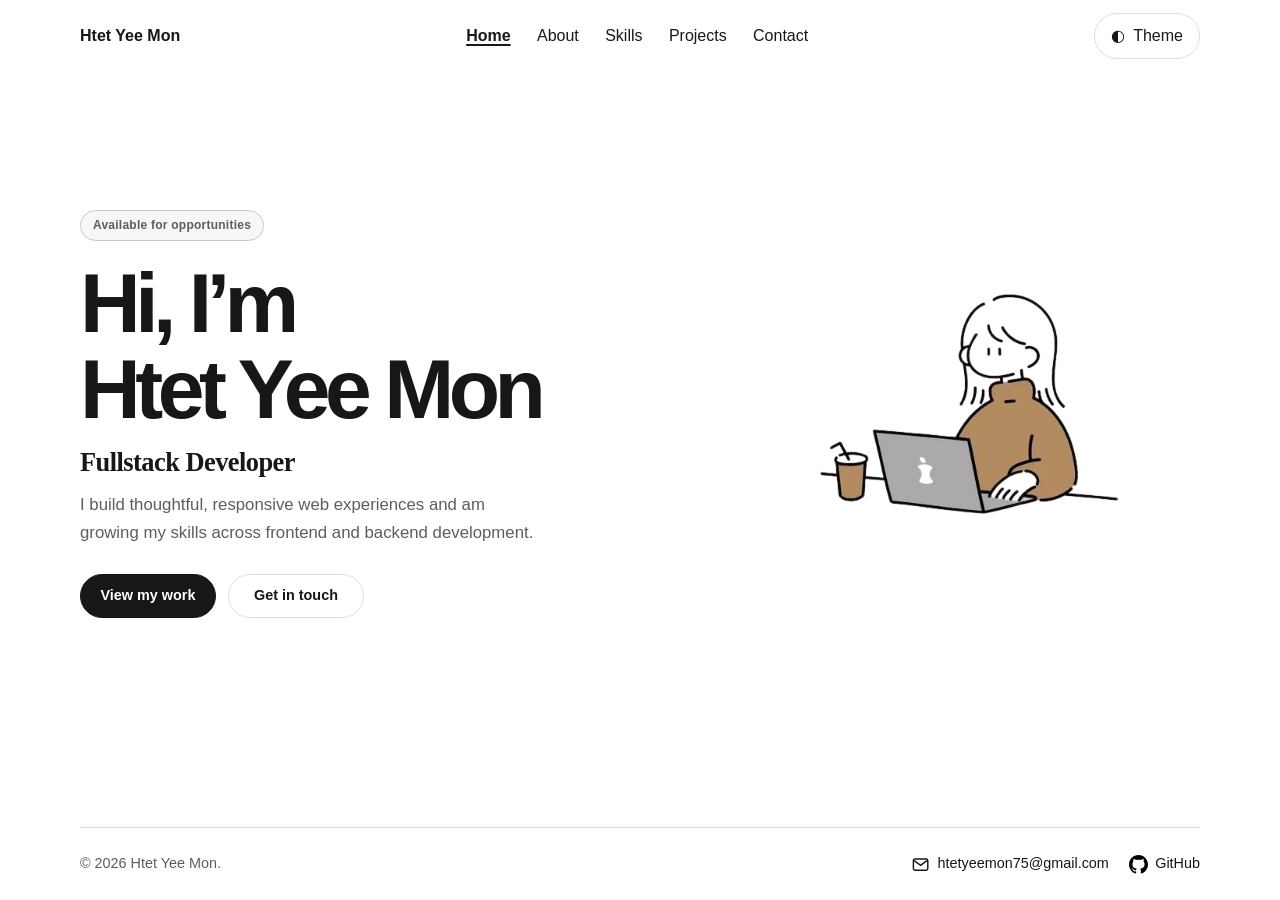
==== html/index.html @ 987abf51 "footer modified" ====
<!doctype html>
<html lang="en">
  <head>
    <meta charset="utf-8">
    <meta name="viewport" content="width=device-width, initial-scale=1">
    <meta name="description" content="The portfolio of Htet Yee Mon, a fullstack developer.">
    <meta name="theme-color" content="#ffffff">
    <title>Home | Htet Yee Mon</title>
    <link rel="stylesheet" href="../css/base.css">
    <link rel="stylesheet" href="../css/home.css">
    <script src="../js/main.js" defer></script>
  </head>
  <body>
    <a class="skip-link" href="#main">Skip to content</a>
    <header class="site-header">
      <a class="site-brand" href="index.html" aria-label="Htet Yee Mon, home">Htet Yee Mon</a>
      <button class="menu-toggle" type="button" aria-label="Open navigation menu" aria-expanded="false" aria-controls="primary-navigation"><span aria-hidden="true">☰</span></button>
      <nav id="primary-navigation" class="primary-navigation" aria-label="Main navigation">
        <ul>
          <li><a href="index.html" aria-current="page">Home</a></li><li><a href="about.html">About</a></li><li><a href="skills.html">Skills</a></li><li><a href="projects.html">Projects</a></li><li><a href="contact.html">Contact</a></li>
        </ul>
      </nav>
      <button class="theme-toggle" type="button" aria-label="Switch to dark theme" aria-pressed="false"><span aria-hidden="true">◐</span><span class="theme-toggle-label">Theme</span></button>
    </header>
    <main id="main">
      <section class="hero section" aria-labelledby="hero-title">
        <div class="hero-content">
          <p class="availability">Available for opportunities</p>
          <h1 id="hero-title">Hi, I’m <span class="hero-name">Htet Yee Mon</span></h1>
          <p class="hero-role">Fullstack Developer</p>
          <p class="hero-intro">I build thoughtful, responsive web experiences and am growing my skills across frontend and backend development.</p>
          <div class="hero-actions"><a class="button button-primary" href="projects.html">View my work</a><a class="button button-secondary" href="contact.html">Get in touch</a></div>
        </div>
        <figure class="hero-visual"><img src="../assets/images/lightmode-avatar.png" alt="Illustration of Htet Yee Mon working at a computer" width="320" height="320"></figure>
      </section>
    </main>
    <footer class="site-footer"><p>© <span id="current-year">2026</span> Htet Yee Mon.</p><div class="footer-contact-links"><a href="mailto:htetyeemon75@gmail.com"><svg aria-hidden="true" viewBox="0 0 24 24" width="20" height="20" fill="none" stroke="currentColor" stroke-width="1.8"><rect x="3" y="5" width="18" height="14" rx="2"/><path d="m4 7 8 6 8-6"/></svg>htetyeemon75@gmail.com</a><a href="https://github.com/htetymon" target="_blank" rel="noopener noreferrer"><img src="../assets/images/github.svg" alt="" width="20" height="20">GitHub</a></div></footer>
  </body>
</html>
---- css/base.css ----
/* Shared reset, design tokens, typography, and responsive page foundations. */
:root {
  color-scheme: light;
  --color-bg: #fff;
  --color-surface: #f7f7f5;
  --color-text: #171717;
  --color-muted: #5d5d5d;
  --color-border: #dededb;
  --color-accent: #171717;
  --color-accent-text: #fff;
  --color-focus: #2962ff;
  --font-body: Arial, Helvetica, sans-serif;
  --font-display: Georgia, 'Times New Roman', serif;
  --content-width: 1120px;
  --page-gutter: clamp(1.25rem, 5vw, 4rem);
  --radius-sm: 0.5rem;
  --radius-pill: 999px;
  --shadow-soft: 0 2px 16px rgb(0 0 0 / 8%);
}

*,
*::before,
*::after {
  box-sizing: border-box;
}

html {
  min-width: 320px;
  scroll-behavior: smooth;
  scroll-padding-top: 5rem;
}

body {
  display: flex;
  flex-direction: column;
  min-height: 100vh;
  margin: 0;
  background: var(--color-bg);
  color: var(--color-text);
  font-family: var(--font-body);
  font-size: 1rem;
  line-height: 1.65;
  text-rendering: optimizeLegibility;
}

img,
svg {
  display: block;
  max-width: 100%;
}

img {
  height: auto;
}

button,
input,
textarea,
select {
  font: inherit;
}

button,
a {
  -webkit-tap-highlight-color: transparent;
}

a {
  color: inherit;
  text-underline-offset: 0.2em;
}

a:hover {
  text-decoration-thickness: 2px;
}

:focus-visible {
  outline: 3px solid var(--color-focus);
  outline-offset: 3px;
}

h1,
h2,
h3,
p,
figure {
  margin-top: 0;
}

h1,
h2,
h3 {
  color: var(--color-text);
  line-height: 1.15;
}

h1,
h2 {
  font-family: var(--font-display);
}

h1 {
  margin-bottom: 1rem;
  font-size: clamp(2.5rem, 7vw, 4.75rem);
  letter-spacing: -0.045em;
}

h2 {
  margin-bottom: 1rem;
  font-size: clamp(2rem, 5vw, 3rem);
  letter-spacing: -0.035em;
}

h3 {
  font-size: 1.25rem;
}

p {
  max-width: 70ch;
  color: var(--color-muted);
}

ul {
  padding-left: 1.25rem;
}

.visually-hidden {
  position: absolute;
  width: 1px;
  height: 1px;
  padding: 0;
  overflow: hidden;
  clip: rect(0, 0, 0, 0);
  white-space: nowrap;
  border: 0;
}

.skip-link {
  position: fixed;
  z-index: 10;
  top: 0.75rem;
  left: 0.75rem;
  padding: 0.65rem 1rem;
  transform: translateY(-160%);
  border-radius: var(--radius-sm);
  background: var(--color-accent);
  color: var(--color-accent-text);
}

.skip-link:focus {
  transform: translateY(0);
}

.site-header,
main,
.site-footer {
  width: min(100% - (2 * var(--page-gutter)), var(--content-width));
  margin-inline: auto;
}

main {
  flex: 1 0 auto;
}

.site-header {
  display: flex;
  min-height: 4.5rem;
  align-items: center;
  justify-content: space-between;
  gap: 1rem;
}

.site-brand {
  flex: 0 0 auto;
  color: var(--color-text);
  font-weight: 700;
  text-decoration: none;
}

.primary-navigation ul,
.social-links {
  display: flex;
  flex-wrap: wrap;
  align-items: center;
  gap: 0.5rem 1.25rem;
  margin: 0;
  padding: 0;
  list-style: none;
}

.primary-navigation a {
  display: inline-block;
  padding: 0.45rem 0.2rem;
  text-decoration: none;
}

.primary-navigation a[aria-current='page'] {
  font-weight: 700;
  text-decoration: underline;
  text-decoration-thickness: 2px;
}

.menu-toggle {
  display: none;
}

.theme-toggle,
.menu-toggle,
.button,
.filter-button {
  min-height: 2.75rem;
  border: 1px solid var(--color-border);
  border-radius: var(--radius-pill);
  background: var(--color-bg);
  color: var(--color-text);
  cursor: pointer;
}

.theme-toggle,
.button,
.filter-button {
  display: inline-flex;
  align-items: center;
  justify-content: center;
  gap: 0.5rem;
  padding: 0.55rem 1rem;
  text-decoration: none;
}

.theme-toggle:hover,
.filter-button:hover,
.button-secondary:hover {
  background: var(--color-surface);
}

.section {
  padding-block: clamp(3.5rem, 9vw, 7rem);
}

.section-heading {
  margin-bottom: 2rem;
}

.eyebrow,
.availability {
  margin-bottom: 0.6rem;
  color: var(--color-muted);
  font-size: 0.875rem;
  font-weight: 700;
  letter-spacing: 0.04em;
  text-transform: uppercase;
}

.hero {
  display: grid;
  min-height: min(72vh, 720px);
  grid-template-columns: minmax(0, 1.1fr) minmax(220px, 0.9fr);
  align-items: center;
  gap: clamp(2rem, 7vw, 6rem);
}

.hero-role {
  margin-bottom: 1rem;
  color: var(--color-text);
  font-family: var(--font-display);
  font-size: clamp(1.5rem, 3vw, 2rem);
  font-weight: 700;
}

.hero-intro {
  max-width: 52ch;
}

.hero-actions {
  display: flex;
  flex-wrap: wrap;
  gap: 0.75rem;
  margin-top: 1.5rem;
}

.button-primary {
  border-color: var(--color-accent);
  background: var(--color-accent);
  color: var(--color-accent-text);
}

.button-primary:hover {
  opacity: 0.82;
}

.hero-visual {
  display: grid;
  min-height: 240px;
  place-items: center;
}

.hero-visual img {
  width: min(100%, 360px);
  aspect-ratio: 1;
  border-radius: 1.25rem;
  object-fit: cover;
}

.about-content {
  max-width: 72ch;
}

.skills-list {
  display: grid;
  grid-template-columns: repeat(auto-fit, minmax(min(100%, 190px), 1fr));
  gap: 0.75rem;
  margin: 0;
  padding: 0;
  list-style: none;
}

.skills-list li,
.project-card,
.contact-links {
  padding: 1.25rem;
  border: 1px solid var(--color-border);
  border-radius: var(--radius-sm);
  background: var(--color-surface);
}

.skills-list li {
  display: flex;
  align-items: center;
  justify-content: space-between;
  gap: 1rem;
}

.skill-level {
  color: var(--color-muted);
  font-size: 0.875rem;
}

.project-filters {
  display: flex;
  flex-wrap: wrap;
  gap: 0.5rem;
  margin-bottom: 1rem;
}

.filter-button[aria-pressed='true'] {
  border-color: var(--color-accent);
  background: var(--color-accent);
  color: var(--color-accent-text);
}

.project-grid {
  display: grid;
  grid-template-columns: repeat(auto-fit, minmax(min(100%, 250px), 1fr));
  gap: 1rem;
}

.contact-layout {
  display: grid;
  grid-template-columns: minmax(0, 1.4fr) minmax(220px, 0.8fr);
  align-items: start;
  gap: clamp(2rem, 6vw, 5rem);
}

.form-field {
  margin-bottom: 1.25rem;
}

.form-field label {
  display: block;
  margin-bottom: 0.4rem;
  color: var(--color-text);
  font-weight: 700;
}

.form-field input,
.form-field textarea {
  display: block;
  width: 100%;
  min-height: 2.8rem;
  padding: 0.7rem 0.8rem;
  border: 1px solid var(--color-border);
  border-radius: var(--radius-sm);
  background: var(--color-bg);
  color: var(--color-text);
}

.form-field textarea {
  resize: vertical;
}

.field-error {
  margin: 0.35rem 0 0;
  color: #b42318;
  font-size: 0.9rem;
}

.field-hint {
  margin: 0.35rem 0 0;
  font-size: 0.9rem;
}

.social-links {
  margin-top: 1rem;
}

.site-footer {
  display: flex;
  flex-wrap: wrap;
  align-items: center;
  justify-content: space-between;
  gap: 0.5rem 1rem;
  padding-block: 1.5rem;
  border-top: 1px solid var(--color-border);
  margin-top: auto;
}

.site-footer p {
  margin: 0;
  font-size: 0.9rem;
}

.footer-contact-links {
  display: flex;
  flex-wrap: wrap;
  align-items: center;
  gap: 0.75rem 1.25rem;
}

.footer-contact-links a {
  display: inline-flex;
  align-items: center;
  gap: 0.45rem;
  color: var(--color-text);
  font-size: 0.9rem;
  text-decoration: none;
}

.footer-contact-links a:hover {
  text-decoration: underline;
  text-underline-offset: 0.2em;
}

.footer-contact-links img,
.footer-contact-links svg {
  width: 1.2rem;
  height: 1.2rem;
  flex: 0 0 auto;
}

@media (max-width: 760px) {
  .site-header {
    position: relative;
    flex-wrap: wrap;
    padding-block: 0.75rem;
  }

  .menu-toggle {
    display: inline-grid;
    width: 2.75rem;
    place-items: center;
    order: 2;
    padding: 0;
  }

  .theme-toggle {
    order: 3;
  }

  .primary-navigation {
    flex-basis: 100%;
    order: 4;
  }

  .primary-navigation ul {
    align-items: stretch;
    flex-direction: column;
    gap: 0.15rem;
    padding: 0.5rem 0;
  }

  .hero {
    min-height: auto;
    grid-template-columns: 1fr;
  }

  .hero-visual {
    grid-row: 1;
  }

  .hero-visual img {
    width: min(70vw, 300px);
  }

  .contact-layout {
    grid-template-columns: 1fr;
  }
}

@media (prefers-reduced-motion: reduce) {
  *,
  *::before,
  *::after {
    scroll-behavior: auto !important;
    animation-duration: 0.01ms !important;
    animation-iteration-count: 1 !important;
    transition-duration: 0.01ms !important;
  }
}
---- css/home.css ----
/* Home page presentation */
.hero {
  position: relative;
  min-height: min(76vh, 760px);
  padding-block: clamp(3.5rem, 9vw, 7rem);
}

.hero-content {
  position: relative;
  z-index: 1;
  max-width: 650px;
}

.hero .availability {
  display: inline-flex;
  align-items: center;
  gap: 0.5rem;
  margin-bottom: 1.25rem;
  padding: 0.3rem 0.75rem;
  border: 1px solid #c9c9c5;
  border-radius: var(--radius-pill);
  background: var(--color-surface);
  font-size: 0.75rem;
  letter-spacing: 0.02em;
  text-transform: none;
}

.hero h1 {
  max-width: none;
  margin-bottom: 0.75rem;
  font-family: var(--font-body);
  font-size: clamp(3rem, 7.5vw, 5.25rem);
  font-weight: 600;
  letter-spacing: -0.065em;
  line-height: 1.02;
}

.hero-name {
  white-space: nowrap;
}

.hero-role {
  margin-bottom: 0.75rem;
  font-family: var(--font-display);
  color: var(--color-text);
  font-size: clamp(1.35rem, 2.4vw, 1.65rem);
  font-weight: 700;
  letter-spacing: -0.02em;
  line-height: 1.3;
}

.hero-intro {
  max-width: 50ch;
  font-size: 1.05rem;
}

.hero-actions {
  margin-top: 1.75rem;
}


.hero-actions .button {
  min-width: 8.5rem;
  font-size: 0.9rem;
  font-weight: 700;
}

.hero-visual {
  position: relative;
  z-index: 0;
  margin: 0;
}

.hero-visual img {
  width: min(100%, 390px);
  border-radius: 0;
  object-fit: contain;
}

@media (max-width: 900px) {
  .hero {
    min-height: auto;
    gap: 1.5rem;
    padding-top: 2rem;
  }

  .hero-visual {
    grid-row: auto;
  }

  .hero-visual img {
    width: min(72vw, 300px);
  }
}

@media (max-width: 400px) {
  .hero h1 {
    font-size: clamp(2.25rem, 10vw, 3rem);
  }
}
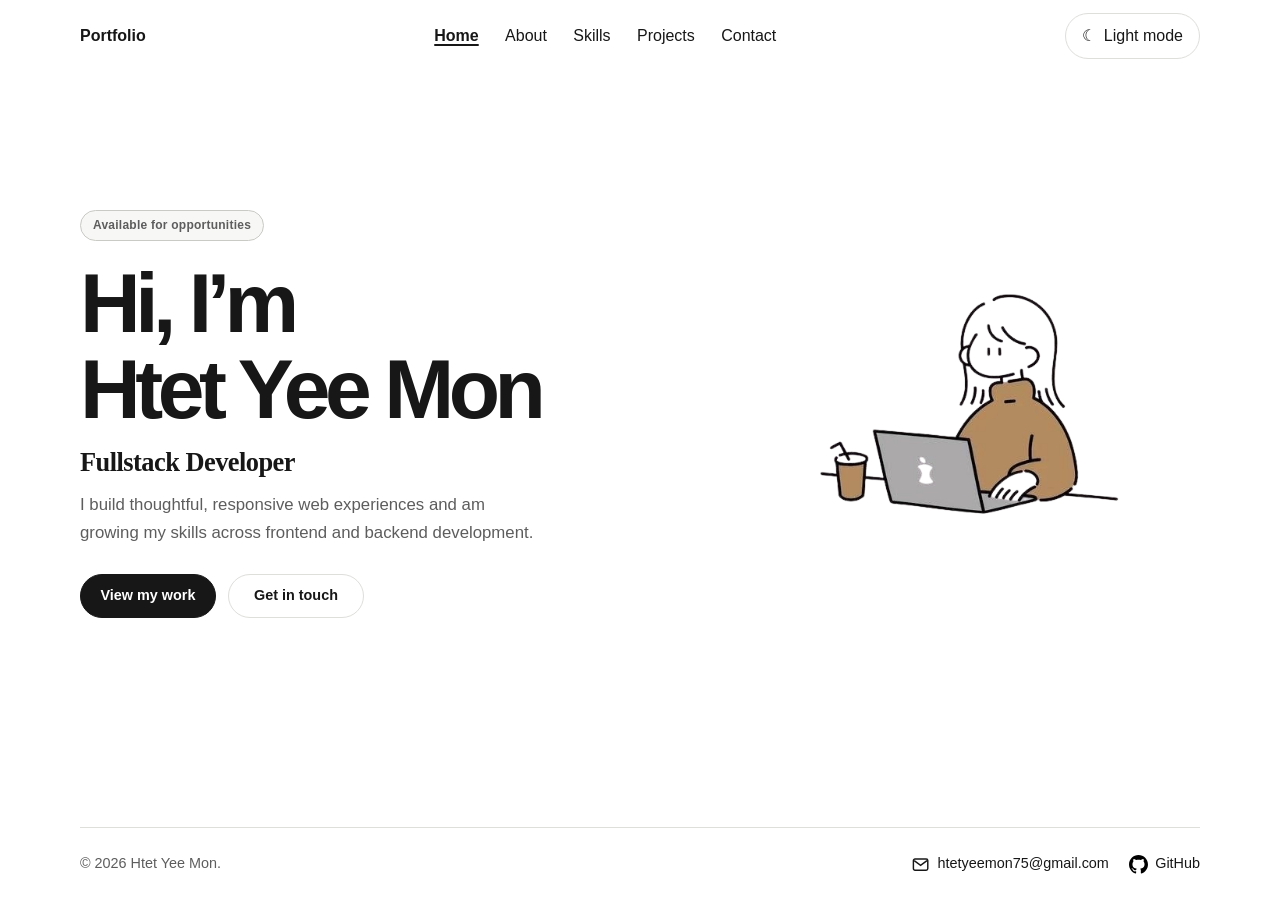
==== commit cf93eb4e: "mobile friendly adjustments" ====
--- a/html/index.html
+++ b/html/index.html
@@ -13,7 +13,7 @@
   <body>
     <a class="skip-link" href="#main">Skip to content</a>
     <header class="site-header">
-      <a class="site-brand" href="index.html" aria-label="Htet Yee Mon, home">Htet Yee Mon</a>
+      <a class="site-brand" href="index.html" aria-label="Portfolio home">Portfolio</a>
       <button class="menu-toggle" type="button" aria-label="Open navigation menu" aria-expanded="false" aria-controls="primary-navigation"><span aria-hidden="true">☰</span></button>
       <nav id="primary-navigation" class="primary-navigation" aria-label="Main navigation">
         <ul>
--- a/css/base.css
+++ b/css/base.css
@@ -18,6 +18,33 @@
   --shadow-soft: 0 2px 16px rgb(0 0 0 / 8%);
 }
 
+html[data-theme='dark'] {
+  color-scheme: dark;
+  --color-bg: #151515;
+  --color-surface: #202020;
+  --color-text: #f2f2ef;
+  --color-muted: #b8b8b3;
+  --color-border: #41413d;
+  --color-accent: #f2f2ef;
+  --color-accent-text: #171717;
+  --color-focus: #8ab4f8;
+  --shadow-soft: 0 2px 16px rgb(0 0 0 / 28%);
+}
+
+html[data-theme='light'] {
+  color-scheme: light;
+}
+
+body,
+.theme-toggle,
+.menu-toggle,
+.button,
+.filter-button,
+.form-field input,
+.form-field textarea {
+  transition: background-color 180ms ease, color 180ms ease, border-color 180ms ease;
+}
+
 *,
 *::before,
 *::after {
@@ -447,6 +474,55 @@
   flex: 0 0 auto;
 }
 
+html[data-theme='dark'] .projects-page .project-card {
+  border-color: var(--color-border);
+  background: var(--color-surface);
+}
+
+html[data-theme='dark'] .projects-page .project-card:nth-child(2),
+html[data-theme='dark'] .projects-page .project-card:nth-child(3),
+html[data-theme='dark'] .projects-page .project-card:nth-child(4) {
+  background: var(--color-surface);
+}
+
+html[data-theme='dark'] .projects-page .project-card-content {
+  border-color: var(--color-border);
+  background: #292929;
+}
+
+html[data-theme='dark'] .projects-page .project-category,
+html[data-theme='dark'] .projects-page .project-card h2,
+html[data-theme='dark'] .projects-page .project-card-content > p:not(.project-technologies),
+html[data-theme='dark'] .projects-page .project-card .project-technologies,
+html[data-theme='dark'] .projects-page .project-technologies strong {
+  color: var(--color-text);
+}
+
+html[data-theme='dark'] .projects-page .project-card .project-technologies,
+html[data-theme='dark'] .projects-page .project-category {
+  border-color: var(--color-border);
+}
+
+html[data-theme='dark'] .projects-page .project-card a {
+  color: #a9ceff;
+}
+
+html[data-theme='dark'] .skills-list .skill-card {
+  border-color: var(--color-border);
+  background: var(--color-surface);
+}
+
+html[data-theme='dark'] .contact-page .form-field input,
+html[data-theme='dark'] .contact-page .form-field textarea {
+  border-color: var(--color-border);
+}
+
+html[data-theme='dark'] .contact-page form > .button {
+  border-color: var(--color-accent);
+  background: var(--color-accent);
+  color: var(--color-accent-text);
+}
+
 @media (max-width: 760px) {
   .site-header {
     position: relative;
@@ -458,17 +534,26 @@
     display: inline-grid;
     width: 2.75rem;
     place-items: center;
+    order: 1;
+    padding: 0;
+  }
+
+  .site-brand {
+    display: none;
+  }
+
+  .theme-toggle {
     order: 2;
-    padding: 0;
-  }
-
-  .theme-toggle {
+  }
+
+  .site-header .primary-navigation {
+    display: none;
+    flex-basis: 100%;
     order: 3;
   }
 
-  .primary-navigation {
-    flex-basis: 100%;
-    order: 4;
+  .site-header .primary-navigation[data-open='true'] {
+    display: block;
   }
 
   .primary-navigation ul {
--- a/css/home.css
+++ b/css/home.css
@@ -93,6 +93,16 @@
   }
 }
 
+@media (max-width: 760px) {
+  .hero-visual {
+    grid-row: 1;
+  }
+
+  .hero-content {
+    grid-row: 2;
+  }
+}
+
 @media (max-width: 400px) {
   .hero h1 {
     font-size: clamp(2.25rem, 10vw, 3rem);
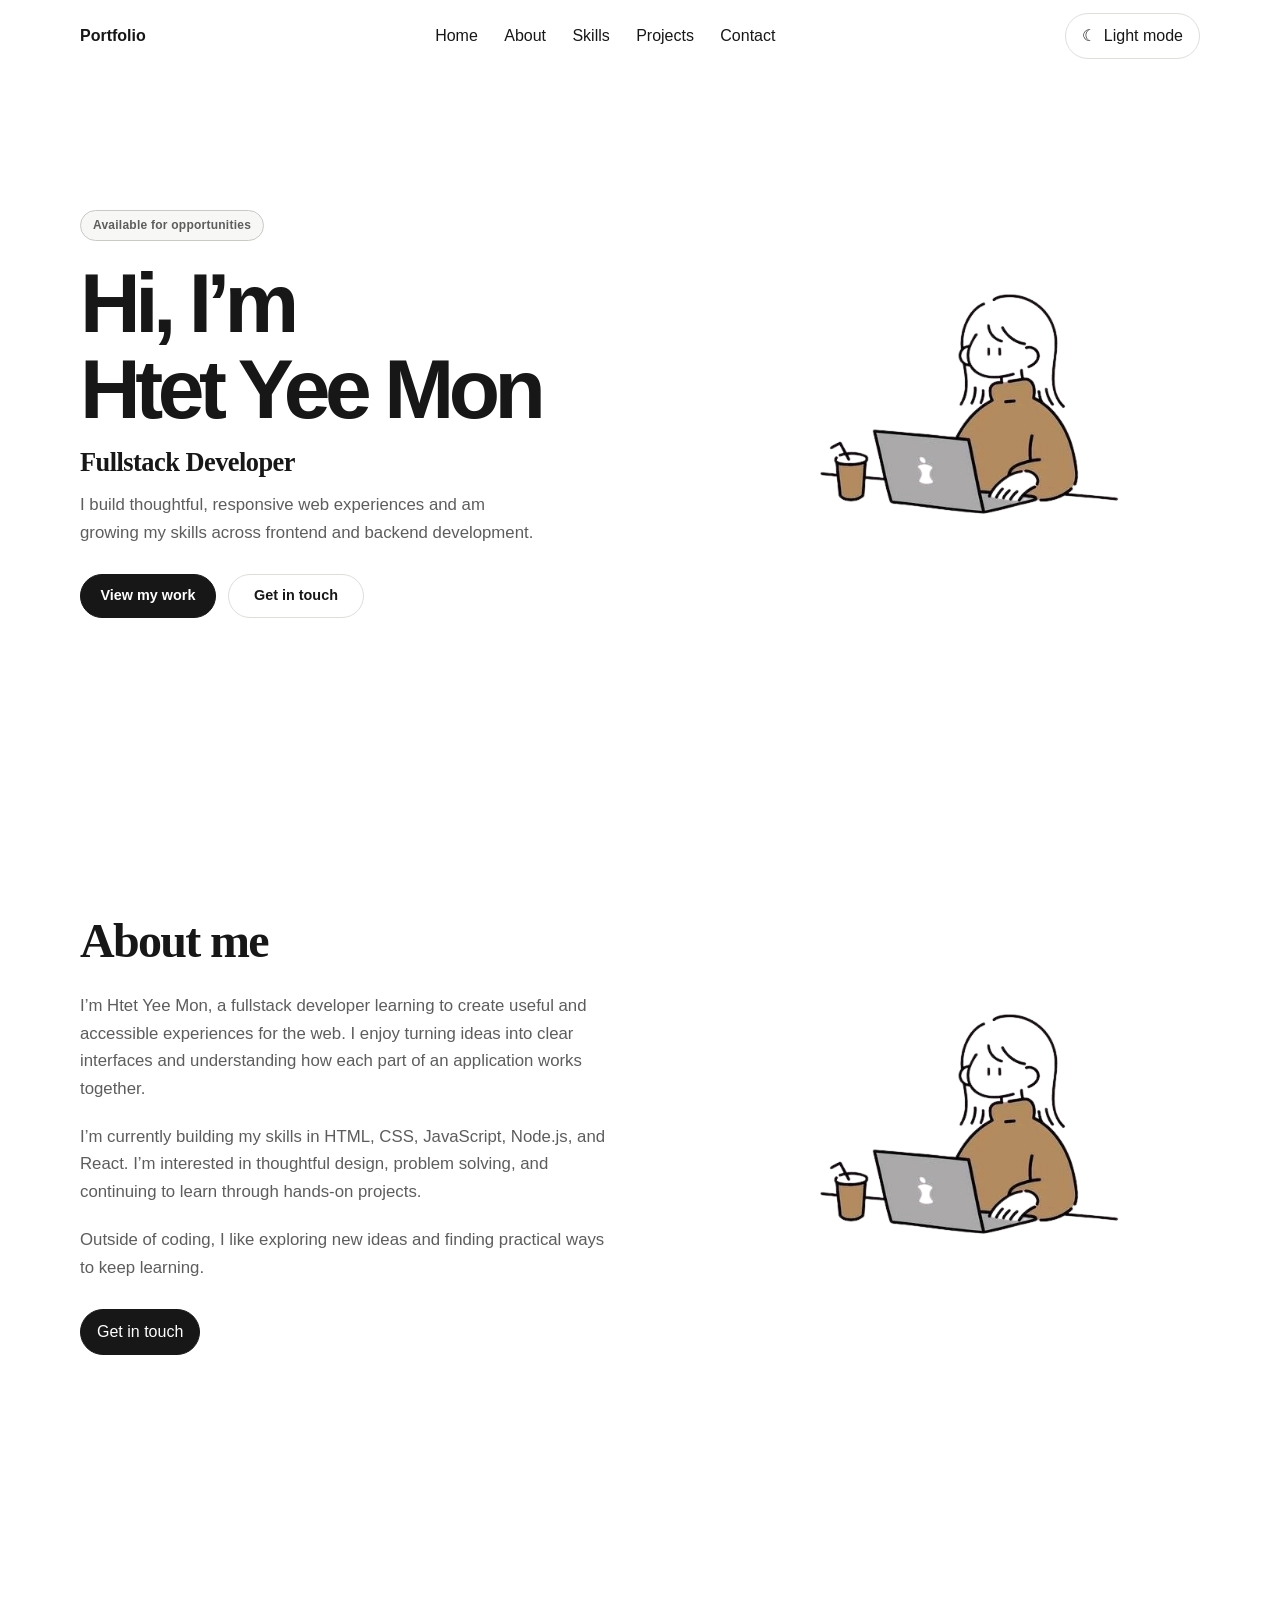
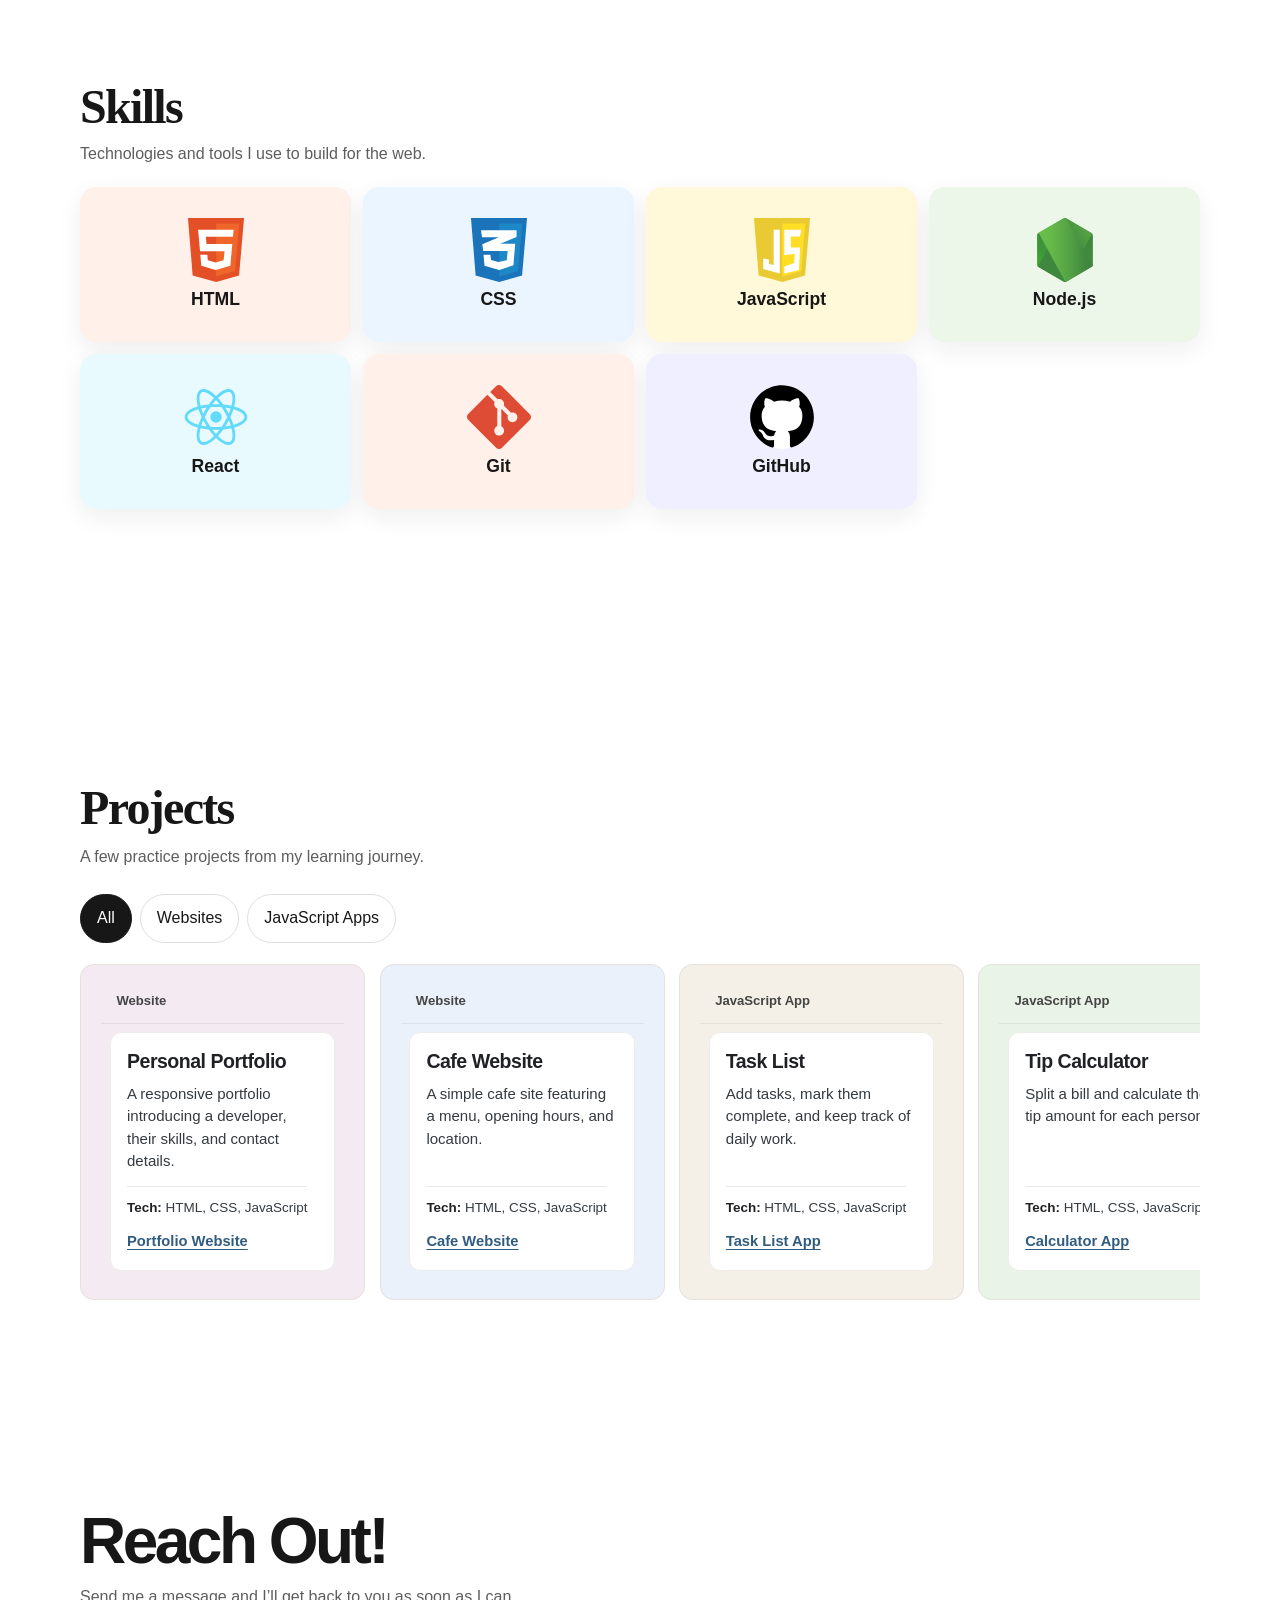
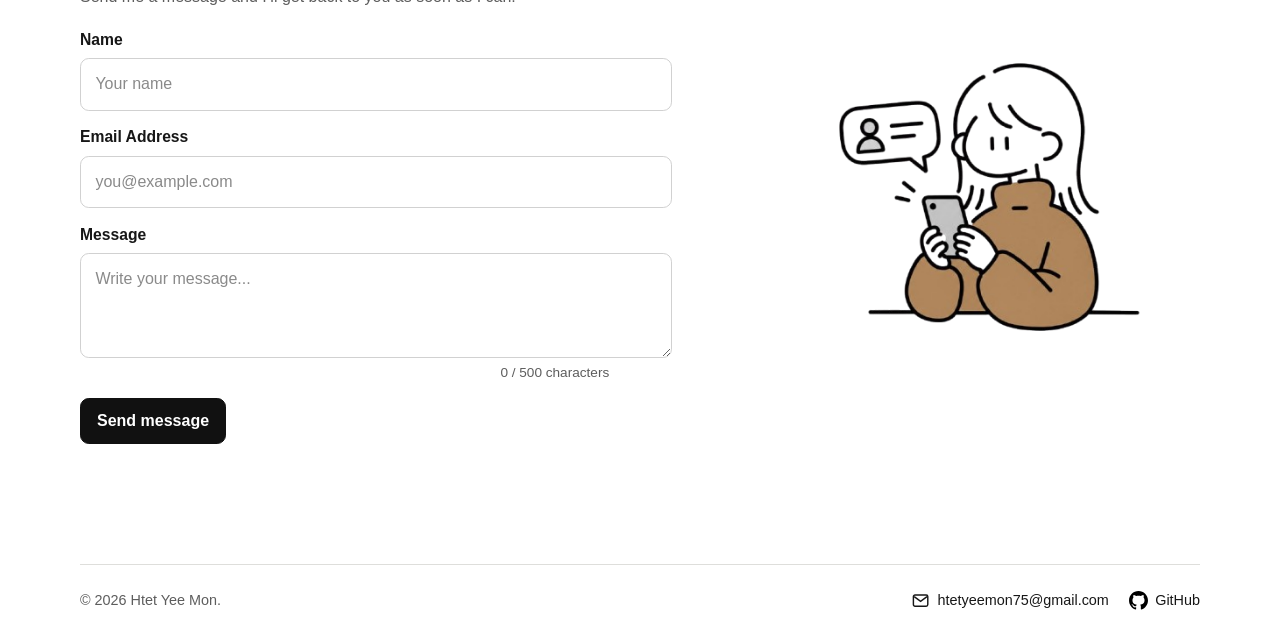
==== commit 40059ee7: "back to single page html" ====
--- a/html/index.html
+++ b/html/index.html
@@ -5,35 +5,115 @@
     <meta name="viewport" content="width=device-width, initial-scale=1">
     <meta name="description" content="The portfolio of Htet Yee Mon, a fullstack developer.">
     <meta name="theme-color" content="#ffffff">
-    <title>Home | Htet Yee Mon</title>
+    <title>Portfolio | Htet Yee Mon</title>
     <link rel="stylesheet" href="../css/base.css">
     <link rel="stylesheet" href="../css/home.css">
+    <link rel="stylesheet" href="../css/about.css">
+    <link rel="stylesheet" href="../css/skills.css">
+    <link rel="stylesheet" href="../css/projects.css">
+    <link rel="stylesheet" href="../css/contact.css">
     <script src="../js/main.js" defer></script>
   </head>
   <body>
     <a class="skip-link" href="#main">Skip to content</a>
     <header class="site-header">
-      <a class="site-brand" href="index.html" aria-label="Portfolio home">Portfolio</a>
+      <a class="site-brand" href="#home" aria-label="Portfolio home">Portfolio</a>
       <button class="menu-toggle" type="button" aria-label="Open navigation menu" aria-expanded="false" aria-controls="primary-navigation"><span aria-hidden="true">☰</span></button>
       <nav id="primary-navigation" class="primary-navigation" aria-label="Main navigation">
         <ul>
-          <li><a href="index.html" aria-current="page">Home</a></li><li><a href="about.html">About</a></li><li><a href="skills.html">Skills</a></li><li><a href="projects.html">Projects</a></li><li><a href="contact.html">Contact</a></li>
+          <li><a href="#home" aria-current="location">Home</a></li>
+          <li><a href="#about">About</a></li>
+          <li><a href="#skills">Skills</a></li>
+          <li><a href="#projects">Projects</a></li>
+          <li><a href="#contact">Contact</a></li>
         </ul>
       </nav>
       <button class="theme-toggle" type="button" aria-label="Switch to dark theme" aria-pressed="false"><span aria-hidden="true">◐</span><span class="theme-toggle-label">Theme</span></button>
     </header>
+
     <main id="main">
-      <section class="hero section" aria-labelledby="hero-title">
+      <section id="home" class="hero section" aria-labelledby="hero-title">
         <div class="hero-content">
           <p class="availability">Available for opportunities</p>
           <h1 id="hero-title">Hi, I’m <span class="hero-name">Htet Yee Mon</span></h1>
           <p class="hero-role">Fullstack Developer</p>
           <p class="hero-intro">I build thoughtful, responsive web experiences and am growing my skills across frontend and backend development.</p>
-          <div class="hero-actions"><a class="button button-primary" href="projects.html">View my work</a><a class="button button-secondary" href="contact.html">Get in touch</a></div>
+          <div class="hero-actions"><a class="button button-primary" href="#projects">View my work</a><a class="button button-secondary" href="#contact">Get in touch</a></div>
         </div>
         <figure class="hero-visual"><img src="../assets/images/lightmode-avatar.png" alt="Illustration of Htet Yee Mon working at a computer" width="320" height="320"></figure>
       </section>
+
+      <section id="about" class="about section about-page" aria-labelledby="about-title">
+        <div class="about-copy">
+          <h2 id="about-title">About me</h2>
+          <div class="about-content">
+            <p>I’m Htet Yee Mon, a fullstack developer learning to create useful and accessible experiences for the web. I enjoy turning ideas into clear interfaces and understanding how each part of an application works together.</p>
+            <p>I’m currently building my skills in HTML, CSS, JavaScript, Node.js, and React. I’m interested in thoughtful design, problem solving, and continuing to learn through hands-on projects.</p>
+            <p>Outside of coding, I like exploring new ideas and finding practical ways to keep learning.</p>
+            <a class="button button-primary" href="#contact">Get in touch</a>
+          </div>
+        </div>
+        <figure class="about-visual"><img src="../assets/images/lightmode-avatar.png" alt="Illustration of Htet Yee Mon working at a computer" width="320" height="320"></figure>
+      </section>
+
+      <section id="skills" class="skills section skills-page" aria-labelledby="skills-title">
+        <div class="section-heading">
+          <h2 id="skills-title">Skills</h2>
+          <p>Technologies and tools I use to build for the web.</p>
+        </div>
+        <ul class="skills-list" aria-label="Technologies and tools">
+          <li class="skill-card"><img src="../assets/images/html.svg" alt="" width="80" height="80"><span class="skill-name">HTML</span></li>
+          <li class="skill-card"><img src="../assets/images/css.svg" alt="" width="80" height="80"><span class="skill-name">CSS</span></li>
+          <li class="skill-card"><img src="../assets/images/js.svg" alt="" width="80" height="80"><span class="skill-name">JavaScript</span></li>
+          <li class="skill-card"><img src="../assets/images/nodejs.svg" alt="" width="80" height="80"><span class="skill-name">Node.js</span></li>
+          <li class="skill-card"><img src="../assets/images/react.svg" alt="" width="80" height="80"><span class="skill-name">React</span></li>
+          <li class="skill-card"><img src="../assets/images/git.svg" alt="" width="80" height="80"><span class="skill-name">Git</span></li>
+          <li class="skill-card"><img src="../assets/images/github.svg" alt="" width="80" height="80"><span class="skill-name">GitHub</span></li>
+        </ul>
+      </section>
+
+      <section id="projects" class="projects section projects-page" aria-labelledby="projects-title">
+        <div class="section-heading">
+          <h2 id="projects-title">Projects</h2>
+          <p>A few practice projects from my learning journey.</p>
+        </div>
+        <div class="project-filters" role="group" aria-label="Filter projects by category">
+          <button type="button" class="filter-button" data-filter="all" aria-pressed="true">All</button>
+          <button type="button" class="filter-button" data-filter="websites" aria-pressed="false">Websites</button>
+          <button type="button" class="filter-button" data-filter="javascript-apps" aria-pressed="false">JavaScript Apps</button>
+        </div>
+        <p id="project-filter-status" class="visually-hidden" aria-live="polite"></p>
+        <div class="project-carousel">
+          <div id="project-list" class="project-grid" role="region" aria-roledescription="carousel" aria-label="Projects" tabindex="0">
+            <article class="project-card" data-category="websites"><p class="project-category">Website</p><div class="project-card-content"><h3>Personal Portfolio</h3><p>A responsive portfolio introducing a developer, their skills, and contact details.</p><p class="project-technologies"><strong>Tech:</strong> HTML, CSS, JavaScript</p><a href="https://example.com/" target="_blank" rel="noopener noreferrer">Portfolio Website</a></div></article>
+            <article class="project-card" data-category="websites"><p class="project-category">Website</p><div class="project-card-content"><h3>Cafe Website</h3><p>A simple cafe site featuring a menu, opening hours, and location.</p><p class="project-technologies"><strong>Tech:</strong> HTML, CSS, JavaScript</p><a href="https://example.com/" target="_blank" rel="noopener noreferrer">Cafe Website</a></div></article>
+            <article class="project-card" data-category="javascript-apps"><p class="project-category">JavaScript App</p><div class="project-card-content"><h3>Task List</h3><p>Add tasks, mark them complete, and keep track of daily work.</p><p class="project-technologies"><strong>Tech:</strong> HTML, CSS, JavaScript</p><a href="https://example.com/" target="_blank" rel="noopener noreferrer">Task List App</a></div></article>
+            <article class="project-card" data-category="javascript-apps"><p class="project-category">JavaScript App</p><div class="project-card-content"><h3>Tip Calculator</h3><p>Split a bill and calculate the tip amount for each person.</p><p class="project-technologies"><strong>Tech:</strong> HTML, CSS, JavaScript</p><a href="https://example.com/" target="_blank" rel="noopener noreferrer">Calculator App</a></div></article>
+          </div>
+        </div>
+      </section>
+
+      <section id="contact" class="contact section contact-page" aria-labelledby="contact-title">
+        <div class="contact-layout">
+          <div class="contact-content">
+            <div class="section-heading">
+              <h2 id="contact-title">Reach Out!</h2>
+              <p>Send me a message and I’ll get back to you as soon as I can.</p>
+            </div>
+            <form id="contact-form" novalidate>
+              <div class="form-field"><label for="contact-name">Name</label><input id="contact-name" name="name" type="text" autocomplete="name" placeholder="Your name" required minlength="2" aria-describedby="name-error"><p class="field-error" id="name-error"></p></div>
+              <div class="form-field"><label for="contact-email">Email Address</label><input id="contact-email" name="email" type="email" autocomplete="email" placeholder="you@example.com" required aria-describedby="email-error"><p class="field-error" id="email-error"></p></div>
+              <div class="form-field"><label for="contact-message">Message</label><textarea id="contact-message" name="message" rows="3" placeholder="Write your message..." required minlength="20" maxlength="500" aria-describedby="message-error message-count"></textarea><p class="field-hint" id="message-count" aria-live="polite" aria-atomic="true">0 / 500 characters</p><p class="field-error" id="message-error"></p></div>
+              <button class="button button-primary" type="submit">Send message</button>
+              <p id="form-status" class="form-status" role="status" aria-live="polite"></p>
+            </form>
+          </div>
+          <figure class="contact-art"><img src="../assets/images/lightmode-contact.png" alt="Illustration of a person holding a phone" width="480" height="480"></figure>
+        </div>
+      </section>
     </main>
+
+    <dialog id="message-confirmation" class="message-dialog" aria-labelledby="message-dialog-title" aria-describedby="message-dialog-text"><h2 id="message-dialog-title">Message not sent</h2><p id="message-dialog-text">Demo only. Your message has not been sent.</p><form method="dialog"><button class="button button-primary" type="submit">Close</button></form></dialog>
     <footer class="site-footer"><p>© <span id="current-year">2026</span> Htet Yee Mon.</p><div class="footer-contact-links"><a href="mailto:htetyeemon75@gmail.com"><svg aria-hidden="true" viewBox="0 0 24 24" width="20" height="20" fill="none" stroke="currentColor" stroke-width="1.8"><rect x="3" y="5" width="18" height="14" rx="2"/><path d="m4 7 8 6 8-6"/></svg>htetyeemon75@gmail.com</a><a href="https://github.com/htetymon" target="_blank" rel="noopener noreferrer"><img src="../assets/images/github.svg" alt="" width="20" height="20">GitHub</a></div></footer>
   </body>
 </html>
--- a/css/base.css
+++ b/css/base.css
@@ -491,7 +491,7 @@
 }
 
 html[data-theme='dark'] .projects-page .project-category,
-html[data-theme='dark'] .projects-page .project-card h2,
+html[data-theme='dark'] .projects-page .project-card h3,
 html[data-theme='dark'] .projects-page .project-card-content > p:not(.project-technologies),
 html[data-theme='dark'] .projects-page .project-card .project-technologies,
 html[data-theme='dark'] .projects-page .project-technologies strong {
--- a/css/about.css
+++ b/css/about.css
@@ -0,0 +1,56 @@
+/* About page layout and avatar presentation */
+.about-page {
+  min-height: calc(100svh - 9rem);
+  box-sizing: border-box;
+  display: grid;
+  grid-template-columns: minmax(0, 1.1fr) minmax(220px, 0.9fr);
+  align-items: center;
+  gap: clamp(2rem, 7vw, 6rem);
+  padding-block: 2rem;
+}
+
+.about-copy h2 {
+  margin-bottom: 1.5rem;
+}
+
+.about-content p {
+  max-width: 58ch;
+  margin-bottom: 1.25rem;
+  font-size: 1.05rem;
+}
+
+.about-content .button {
+  margin-top: 0.5rem;
+}
+
+.about-visual {
+  display: grid;
+  margin: 0;
+  place-items: center;
+}
+
+.about-visual img {
+  width: min(100%, 390px);
+  aspect-ratio: 1;
+  object-fit: contain;
+}
+
+@media (max-width: 900px) {
+  .about-page {
+    min-height: auto;
+    grid-template-columns: 1fr;
+    padding-block: 3rem;
+  }
+
+  .about-copy {
+    grid-row: 2;
+  }
+
+  .about-visual {
+    grid-row: 1;
+  }
+
+  .about-visual img {
+    width: min(72vw, 300px);
+  }
+}
--- a/css/skills.css
+++ b/css/skills.css
@@ -0,0 +1,121 @@
+/* Skill logos and captions */
+.skills-page {
+  min-height: calc(100svh - 8.5rem);
+  display: flex;
+  flex-direction: column;
+  justify-content: center;
+  padding-block: 1.25rem;
+}
+
+.skills-page .section-heading {
+  margin-bottom: 1.25rem;
+}
+
+.skills-page .section-heading h2 {
+  margin-bottom: 0.4rem;
+}
+
+.skills-page .section-heading p:last-child {
+  margin-bottom: 0;
+}
+
+.skills-list {
+  grid-template-columns: repeat(4, minmax(0, 1fr));
+  gap: 0.75rem;
+}
+
+.skills-list .skill-card {
+  min-height: 155px;
+  flex-direction: column;
+  justify-content: center;
+  gap: 0.4rem;
+  padding: 1rem 0.75rem;
+  border-color: transparent;
+  border-radius: 1rem;
+  box-shadow: 0 8px 24px rgb(25 30 40 / 7%);
+  text-align: center;
+  transition: transform 180ms ease, box-shadow 180ms ease;
+}
+
+.skill-card:nth-child(1) {
+  background: #fff1e9;
+}
+
+.skill-card:nth-child(2) {
+  background: #eaf5ff;
+}
+
+.skill-card:nth-child(3) {
+  background: #fff9d9;
+}
+
+.skill-card:nth-child(4) {
+  background: #edf7e9;
+}
+
+.skill-card:nth-child(5) {
+  background: #e9faff;
+}
+
+.skill-card:nth-child(6) {
+  background: #fff0e9;
+}
+
+.skill-card:nth-child(7) {
+  background: #f0efff;
+}
+
+.skill-card:hover {
+  transform: translateY(-4px);
+  box-shadow: 0 14px 30px rgb(25 30 40 / 12%);
+}
+
+.skill-card svg,
+.skill-card img {
+  width: clamp(3rem, 5vw, 4rem);
+  height: clamp(3rem, 5vw, 4rem);
+}
+
+.skill-name {
+  color: var(--color-text);
+  font-size: 1.1rem;
+  font-weight: 700;
+  line-height: 1.3;
+}
+
+.skills-list .skill-level {
+  font-size: 0.9rem;
+}
+
+@media (max-width: 760px) {
+  .skills-page {
+    min-height: auto;
+    padding-block: 1.25rem;
+  }
+
+  .skills-list {
+    grid-template-columns: repeat(3, minmax(0, 1fr));
+  }
+}
+
+@media (max-width: 480px) {
+  .skills-list {
+    grid-template-columns: repeat(2, minmax(0, 1fr));
+  }
+
+  .skills-list .skill-card {
+    min-height: 112px;
+    gap: 0.25rem;
+    padding: 0.65rem 0.5rem;
+  }
+
+  .skill-card svg,
+  .skill-card img {
+    width: 2.75rem;
+    height: 2.75rem;
+  }
+
+  .skill-name {
+    font-size: 1rem;
+  }
+}
--- a/css/projects.css
+++ b/css/projects.css
@@ -0,0 +1,178 @@
+/* Compact, horizontal project carousel */
+.projects-page {
+  display: flex;
+  min-height: calc(100svh - 10rem);
+  flex-direction: column;
+  justify-content: center;
+  padding-block: 1rem;
+}
+
+.projects-page .section-heading {
+  max-width: 680px;
+  margin-bottom: 1rem;
+}
+
+.projects-page .section-heading h2 {
+  margin-bottom: 0.6rem;
+}
+
+.projects-page .section-heading p:last-child {
+  margin-bottom: 0.25rem;
+  padding-bottom: 0.2rem;
+}
+
+.projects-page .project-filters {
+  display: flex;
+  flex-wrap: wrap;
+  gap: 0.5rem;
+  margin-bottom: 0.75rem;
+  padding-bottom: 0.2rem;
+}
+
+.projects-page .project-filters .filter-button {
+  padding-block: 0.65rem;
+}
+
+.project-carousel {
+  display: flex;
+  min-width: 0;
+  align-items: center;
+  gap: 0.6rem;
+}
+
+.projects-page .project-grid {
+  display: flex;
+  min-width: 0;
+  flex: 1 1 auto;
+  gap: 0.9rem;
+  overflow-x: auto;
+  overscroll-behavior-x: contain;
+  padding: 0.35rem 0.2rem 0.75rem;
+  scroll-behavior: smooth;
+  scroll-snap-type: x mandatory;
+  scrollbar-color: var(--color-border) transparent;
+  scrollbar-width: thin;
+  -webkit-overflow-scrolling: touch;
+}
+
+.projects-page .project-grid:focus-visible {
+  border-radius: 0.75rem;
+}
+
+.projects-page .project-card {
+  display: flex;
+  flex: 0 0 clamp(245px, 26vw, 285px);
+  min-height: 225px;
+  flex-direction: column;
+  overflow: hidden;
+  border: 1px solid #e3e1da;
+  border-radius: 0.85rem;
+  background: #f4eaf1;
+  scroll-snap-align: start;
+}
+
+.projects-page .project-card[hidden] {
+  display: none;
+}
+
+.projects-page .project-card:nth-child(2) {
+  background: #eaf1fb;
+}
+
+.projects-page .project-card:nth-child(3) {
+  background: #f5f0e7;
+}
+
+.projects-page .project-card:nth-child(4) {
+  background: #eaf3e7;
+}
+
+.projects-page .project-category {
+  margin: 0;
+  padding: 0.35rem 0.95rem 0.65rem;
+  border-bottom: 1px solid rgb(35 35 35 / 7%);
+  color: #454545;
+  font-family: 'Segoe UI', Arial, sans-serif;
+  font-size: 0.82rem;
+  font-weight: 700;
+}
+
+.projects-page .project-card-content {
+  display: flex;
+  flex: 1;
+  flex-direction: column;
+  align-items: flex-start;
+  margin: 0.55rem;
+  padding: 1rem;
+  border: 1px solid #eeece8;
+  border-radius: 0.7rem;
+  background: #fff;
+}
+
+.projects-page .project-card h3 {
+  margin-bottom: 0.5rem;
+  color: #202124;
+  font-family: 'Segoe UI', Arial, sans-serif;
+  font-size: 1.22rem;
+  font-weight: 700;
+  letter-spacing: -0.025em;
+  line-height: 1.3;
+}
+
+.projects-page .project-card-content > p:not(.project-technologies) {
+  margin-bottom: 0.8rem;
+  color: #343a40;
+  font-family: 'Segoe UI', Arial, sans-serif;
+  font-size: 0.94rem;
+  line-height: 1.5;
+}
+
+.projects-page .project-card .project-technologies {
+  margin-top: auto;
+  margin-bottom: 0.75rem;
+  padding-top: 0.7rem;
+  border-top: 1px solid #e9e8e4;
+  color: #343a40;
+  font-family: 'Segoe UI', Arial, sans-serif;
+  font-size: 0.84rem;
+  line-height: 1.45;
+}
+
+.projects-page .project-technologies strong {
+  color: #202124;
+  font-weight: 700;
+}
+
+.projects-page .project-card a {
+  color: #315c81;
+  font-family: 'Segoe UI', Arial, sans-serif;
+  font-size: 0.92rem;
+  font-weight: 700;
+  text-decoration-line: underline;
+  text-decoration-thickness: 1px;
+  text-underline-offset: 0.2em;
+}
+
+.projects-page .project-card a:hover {
+  text-decoration-thickness: 2px;
+}
+
+@media (max-width: 760px) {
+  .projects-page {
+    min-height: auto;
+    padding-block: 0.75rem;
+  }
+
+  .projects-page .project-card {
+    flex-basis: min(82vw, 270px);
+    min-height: 215px;
+  }
+
+}
+
+@media (max-width: 420px) {
+  .projects-page .project-card {
+    flex-basis: min(74vw, 250px);
+    min-height: 205px;
+  }
+}
--- a/css/contact.css
+++ b/css/contact.css
@@ -0,0 +1,276 @@
+/* Contact page inspired by the supplied two-column reference */
+.contact-page {
+  display: flex;
+  min-height: calc(100svh - 9.5rem);
+  align-items: center;
+  padding-block: 1.25rem;
+}
+
+.contact-page .contact-layout {
+  display: grid;
+  width: 100%;
+  grid-template-columns: minmax(0, 1.15fr) minmax(260px, 0.85fr);
+  align-items: center;
+  gap: clamp(2rem, 7vw, 6rem);
+}
+
+.contact-page .contact-art {
+  grid-column: 2;
+  grid-row: 1;
+  display: grid;
+  margin: 0;
+  place-items: center;
+}
+
+.contact-page .contact-art picture {
+  display: block;
+  width: min(100%, 430px);
+}
+
+.contact-page .contact-art img {
+  width: 100%;
+  aspect-ratio: 1;
+  object-fit: contain;
+}
+
+.contact-page .contact-content {
+  grid-column: 1;
+  grid-row: 1;
+  min-width: 0;
+}
+
+.contact-page .section-heading {
+  margin-bottom: 1rem;
+}
+
+.contact-page .section-heading .eyebrow {
+  margin-bottom: 0.8rem;
+  color: var(--color-text);
+  font-size: 1rem;
+  letter-spacing: 0;
+  text-transform: none;
+}
+
+.contact-page .section-heading h2 {
+  margin-bottom: 0.55rem;
+  font-family: var(--font-body);
+  font-size: clamp(2.75rem, 5vw, 4rem);
+  font-weight: 700;
+  letter-spacing: -0.055em;
+  line-height: 1.05;
+}
+
+.contact-page .section-heading p:last-child {
+  margin-bottom: 0;
+  font-size: 1rem;
+}
+
+.contact-page form {
+  width: 100%;
+}
+
+.contact-page .form-field {
+  margin-bottom: 0.85rem;
+}
+
+.contact-page .form-field label {
+  display: block;
+  margin-bottom: 0.35rem;
+  color: var(--color-text);
+  font-size: 0.98rem;
+  font-weight: 700;
+}
+
+.contact-page .form-field input,
+.contact-page .form-field textarea {
+  width: 100%;
+  padding: 0.75rem 0.9rem;
+  border: 1px solid #d1d1d1;
+  border-radius: 0.55rem;
+  background: var(--color-bg);
+  color: var(--color-text);
+  font-size: 1rem;
+}
+
+.contact-page .form-field input {
+  min-height: 3rem;
+}
+
+.contact-page .form-field textarea {
+  min-height: 5rem;
+  resize: vertical;
+}
+
+.contact-page .form-field input::placeholder,
+.contact-page .form-field textarea::placeholder {
+  color: #8a8a8a;
+}
+
+.contact-page .form-field input:focus,
+.contact-page .form-field textarea:focus {
+  border-color: #496f91;
+  outline: 3px solid rgb(73 111 145 / 16%);
+  outline-offset: 1px;
+}
+
+.contact-page .form-field input[aria-invalid='true'],
+.contact-page .form-field textarea[aria-invalid='true'] {
+  border-color: #a12b2b;
+}
+
+.contact-page .form-field input[aria-invalid='true']:focus,
+.contact-page .form-field textarea[aria-invalid='true']:focus {
+  outline-color: rgb(161 43 43 / 20%);
+}
+
+.contact-page .field-hint {
+  margin: 0.25rem 0 0;
+  text-align: right;
+  font-size: 0.85rem;
+}
+
+.contact-page .field-error {
+  margin: 0.2rem 0 0;
+  color: #a12b2b;
+  font-size: 0.85rem;
+}
+
+.contact-page form > .button {
+  min-width: 9rem;
+  border-color: #111;
+  border-radius: 0.55rem;
+  background: #111;
+  color: #fff;
+  font-weight: 700;
+}
+
+.contact-page form > .button:hover {
+  background: #333;
+}
+
+.contact-page .form-status {
+  min-height: 1.4em;
+  margin: 0.45rem 0 0;
+  font-size: 0.9rem;
+}
+
+.message-dialog {
+  width: min(100% - 2rem, 28rem);
+  padding: 1.75rem;
+  border: 1px solid var(--color-border);
+  border-radius: 1rem;
+  background: var(--color-bg);
+  color: var(--color-text);
+  box-shadow: var(--shadow-soft);
+}
+
+.message-dialog::backdrop {
+  background: rgb(0 0 0 / 55%);
+}
+
+.message-dialog h2 {
+  margin-bottom: 0.75rem;
+  font-size: 1.75rem;
+}
+
+.message-dialog p {
+  margin-bottom: 1.25rem;
+}
+
+.message-dialog form {
+  display: flex;
+  justify-content: flex-end;
+}
+
+.contact-page .contact-direct {
+  margin: 0.65rem 0 0;
+  font-size: 0.88rem;
+}
+
+.contact-page .contact-direct a {
+  color: var(--color-text);
+  font-weight: 700;
+  text-underline-offset: 0.2em;
+}
+
+@media (max-width: 760px) {
+  .contact-page {
+    min-height: auto;
+    padding-block: 0.65rem 0.9rem;
+  }
+
+  .contact-page .contact-layout {
+    grid-template-columns: 1fr;
+    gap: 0.25rem;
+  }
+
+  .contact-page .contact-art {
+    grid-column: 1;
+    grid-row: 1;
+  }
+
+  .contact-page .contact-art picture {
+    width: min(30vw, 120px);
+  }
+
+  .contact-page .contact-content {
+    grid-column: 1;
+    grid-row: 2;
+    width: 100%;
+  }
+
+  .contact-page .section-heading {
+    margin-bottom: 0.55rem;
+  }
+
+  .contact-page .section-heading h2 {
+    margin-bottom: 0.3rem;
+    font-size: clamp(2.25rem, 9vw, 3rem);
+  }
+
+  .contact-page .section-heading p:last-child {
+    font-size: 0.9rem;
+  }
+
+  .contact-page .form-field {
+    margin-bottom: 0.45rem;
+  }
+
+  .contact-page .form-field label {
+    margin-bottom: 0.2rem;
+    font-size: 0.9rem;
+  }
+
+  .contact-page .form-field input,
+  .contact-page .form-field textarea {
+    padding: 0.55rem 0.7rem;
+    font-size: 0.95rem;
+  }
+
+  .contact-page .form-field input {
+    min-height: 2.5rem;
+  }
+
+  .contact-page .form-field textarea {
+    height: 4rem;
+    min-height: 4rem;
+  }
+
+  .contact-page .field-hint,
+  .contact-page .field-error {
+    margin-top: 0.1rem;
+    font-size: 0.75rem;
+  }
+
+  .contact-page form > .button {
+    min-height: 2.5rem;
+  }
+
+  .contact-page .form-status {
+    min-height: 1rem;
+    margin-top: 0.25rem;
+    font-size: 0.8rem;
+  }
+
+}
+
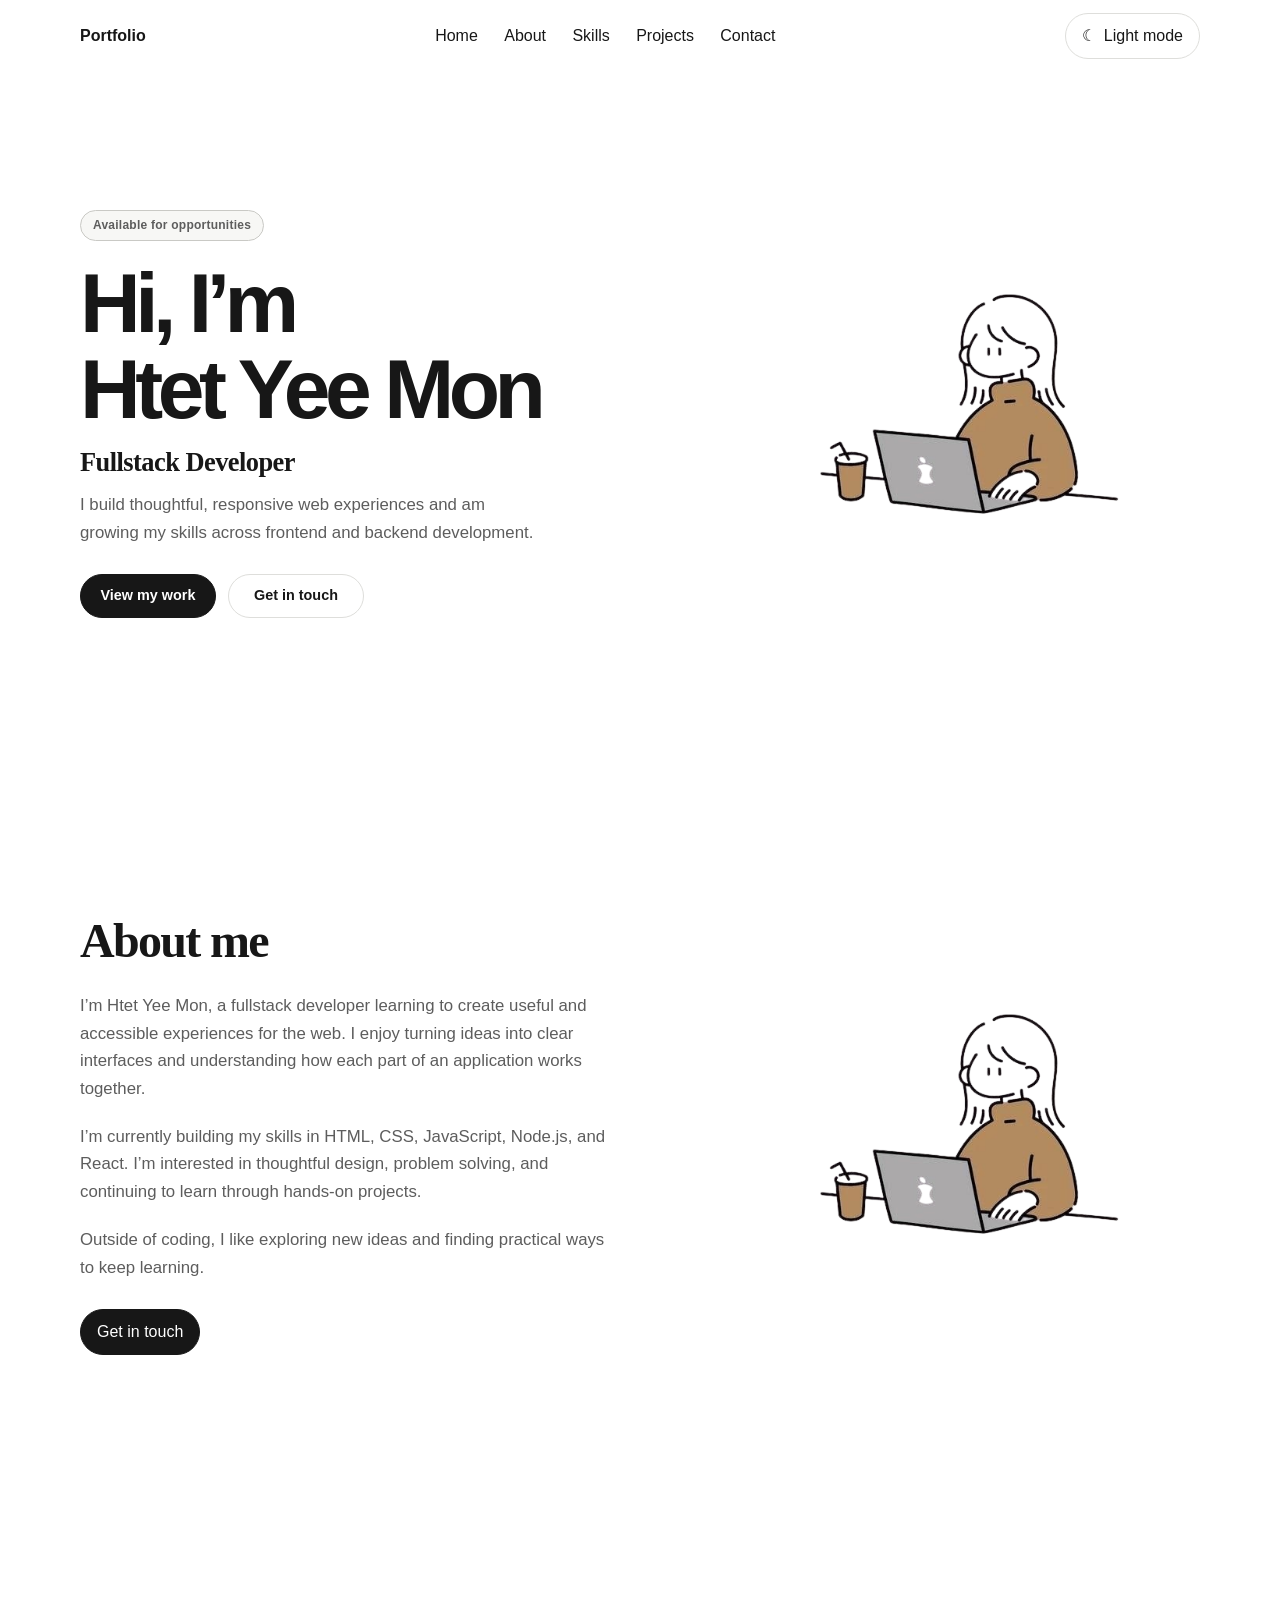
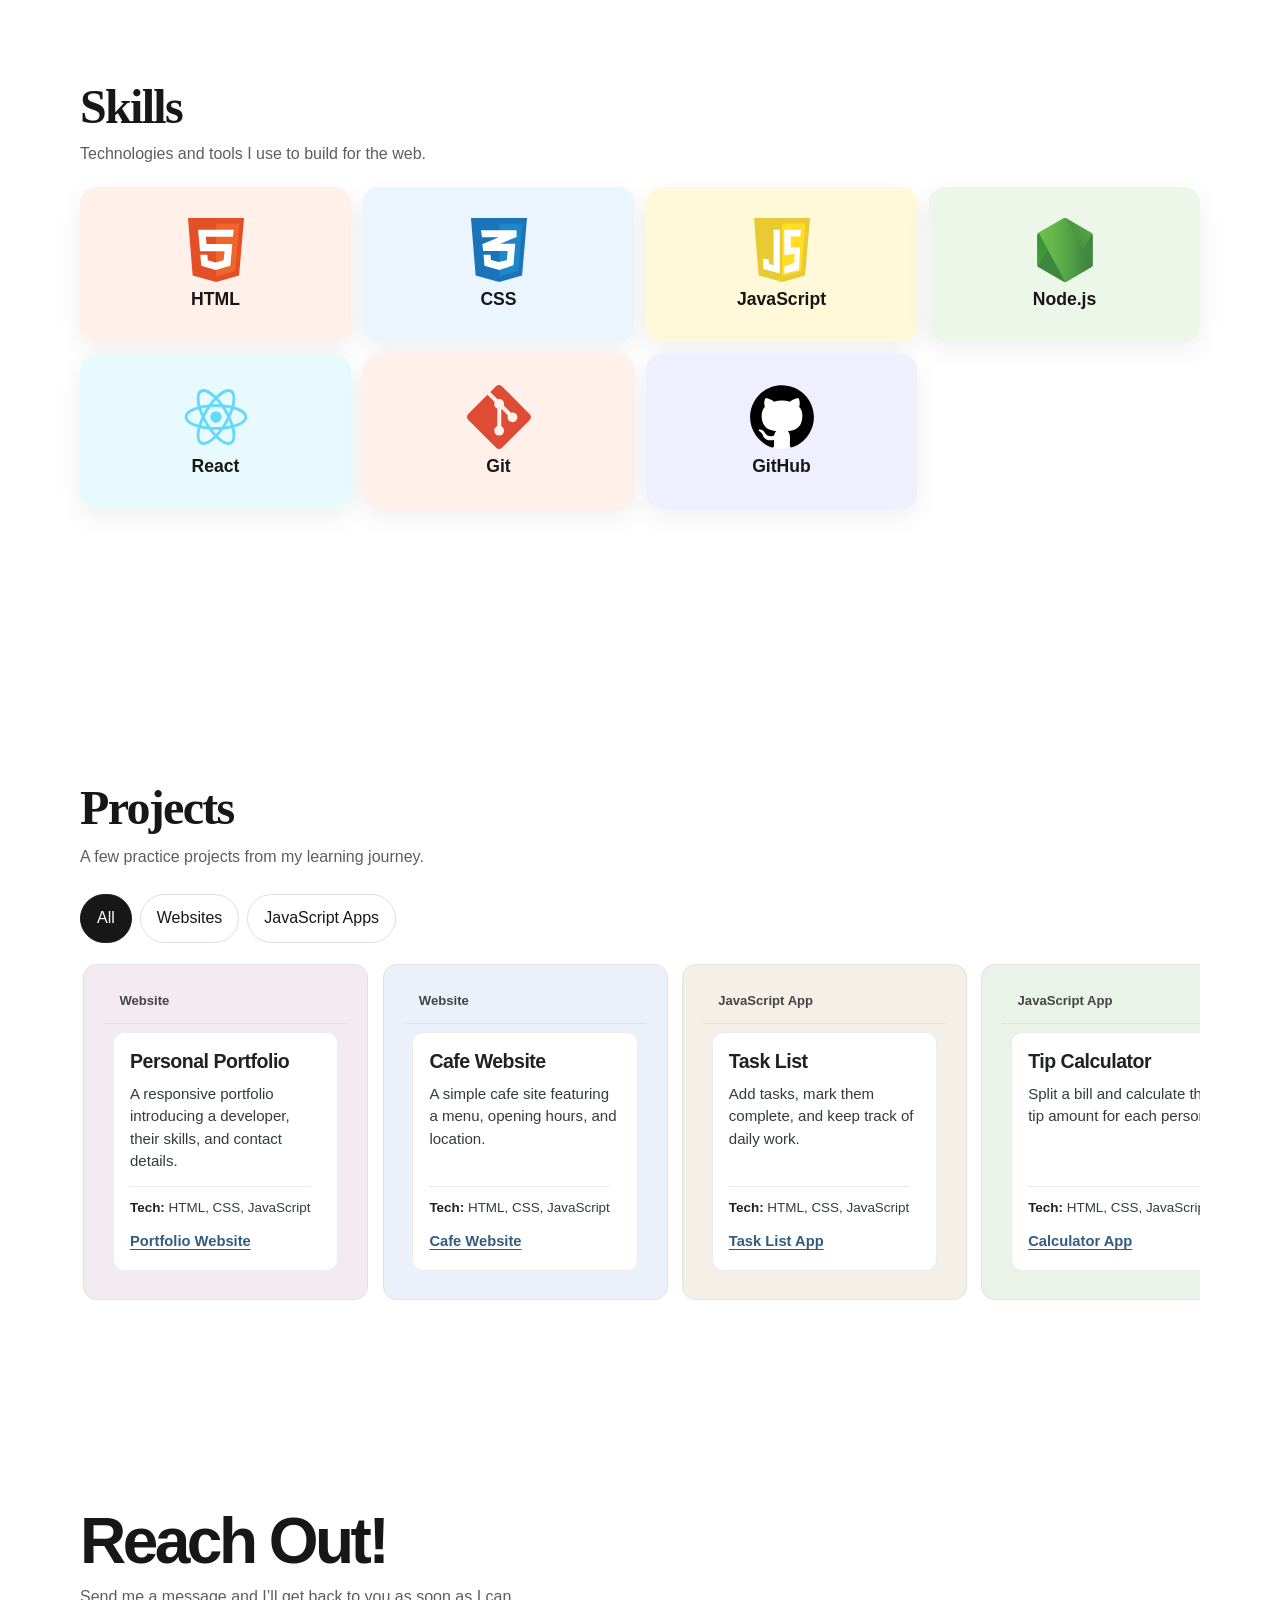
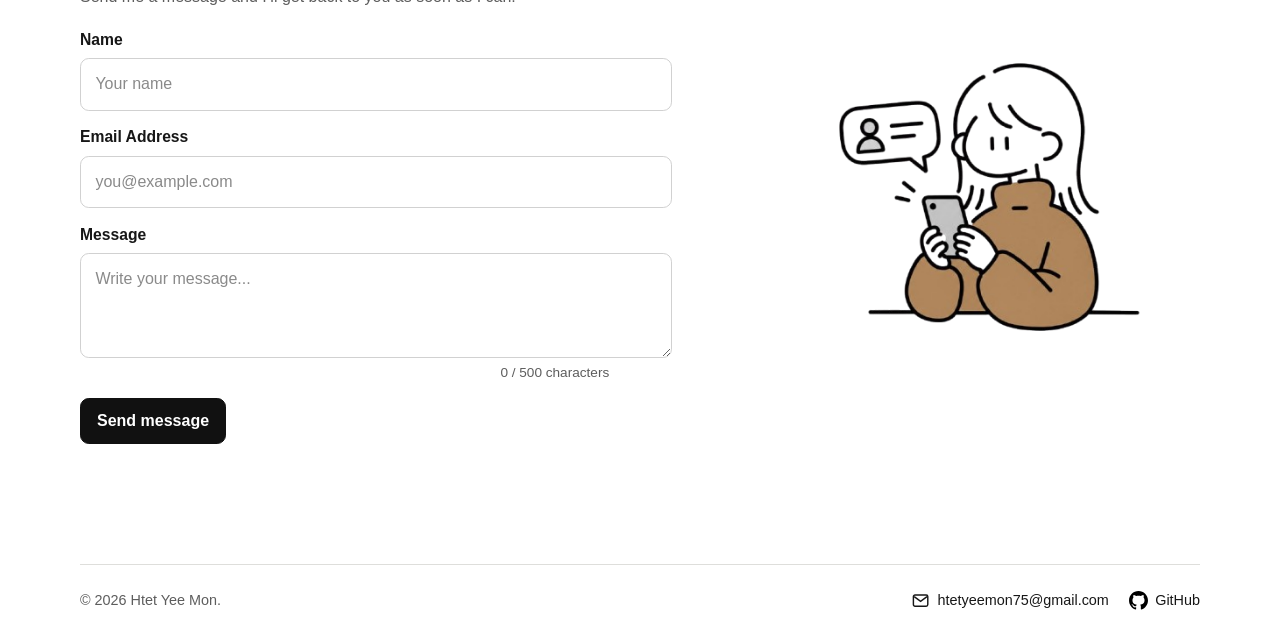
==== commit 9db3d24e: "sticky nav bar with back to top arrow" ====
--- a/html/index.html
+++ b/html/index.html
@@ -113,6 +113,7 @@
       </section>
     </main>
 
+    <a class="back-to-top" href="#home" aria-label="Back to top" hidden><svg aria-hidden="true" viewBox="0 0 24 24" width="24" height="24" fill="none" stroke="currentColor" stroke-width="2" stroke-linecap="round" stroke-linejoin="round"><path d="M12 19V5M6 11l6-6 6 6"/></svg></a>
     <dialog id="message-confirmation" class="message-dialog" aria-labelledby="message-dialog-title" aria-describedby="message-dialog-text"><h2 id="message-dialog-title">Message not sent</h2><p id="message-dialog-text">Demo only. Your message has not been sent.</p><form method="dialog"><button class="button button-primary" type="submit">Close</button></form></dialog>
     <footer class="site-footer"><p>© <span id="current-year">2026</span> Htet Yee Mon.</p><div class="footer-contact-links"><a href="mailto:htetyeemon75@gmail.com"><svg aria-hidden="true" viewBox="0 0 24 24" width="20" height="20" fill="none" stroke="currentColor" stroke-width="1.8"><rect x="3" y="5" width="18" height="14" rx="2"/><path d="m4 7 8 6 8-6"/></svg>htetyeemon75@gmail.com</a><a href="https://github.com/htetymon" target="_blank" rel="noopener noreferrer"><img src="../assets/images/github.svg" alt="" width="20" height="20">GitHub</a></div></footer>
   </body>
--- a/css/base.css
+++ b/css/base.css
@@ -190,11 +190,15 @@
 }
 
 .site-header {
+  position: sticky;
+  z-index: 20;
+  top: 0;
   display: flex;
   min-height: 4.5rem;
   align-items: center;
   justify-content: space-between;
   gap: 1rem;
+  background: var(--color-bg);
 }
 
 .site-brand {
@@ -474,6 +478,32 @@
   flex: 0 0 auto;
 }
 
+.back-to-top {
+  position: fixed;
+  z-index: 15;
+  right: clamp(1rem, 3vw, 2rem);
+  bottom: calc(1rem + env(safe-area-inset-bottom, 0px));
+  display: grid;
+  width: 3.25rem;
+  height: 3.25rem;
+  place-items: center;
+  border: 1px solid var(--color-border);
+  border-radius: 50%;
+  background: var(--color-accent);
+  color: var(--color-accent-text);
+  box-shadow: var(--shadow-soft);
+  text-decoration: none;
+  transition: transform 180ms ease, background-color 180ms ease, color 180ms ease;
+}
+
+.back-to-top[hidden] {
+  display: none;
+}
+
+.back-to-top:hover {
+  transform: translateY(-3px);
+}
+
 html[data-theme='dark'] .projects-page .project-card {
   border-color: var(--color-border);
   background: var(--color-surface);
@@ -525,7 +555,7 @@
 
 @media (max-width: 760px) {
   .site-header {
-    position: relative;
+    position: sticky;
     flex-wrap: wrap;
     padding-block: 0.75rem;
   }
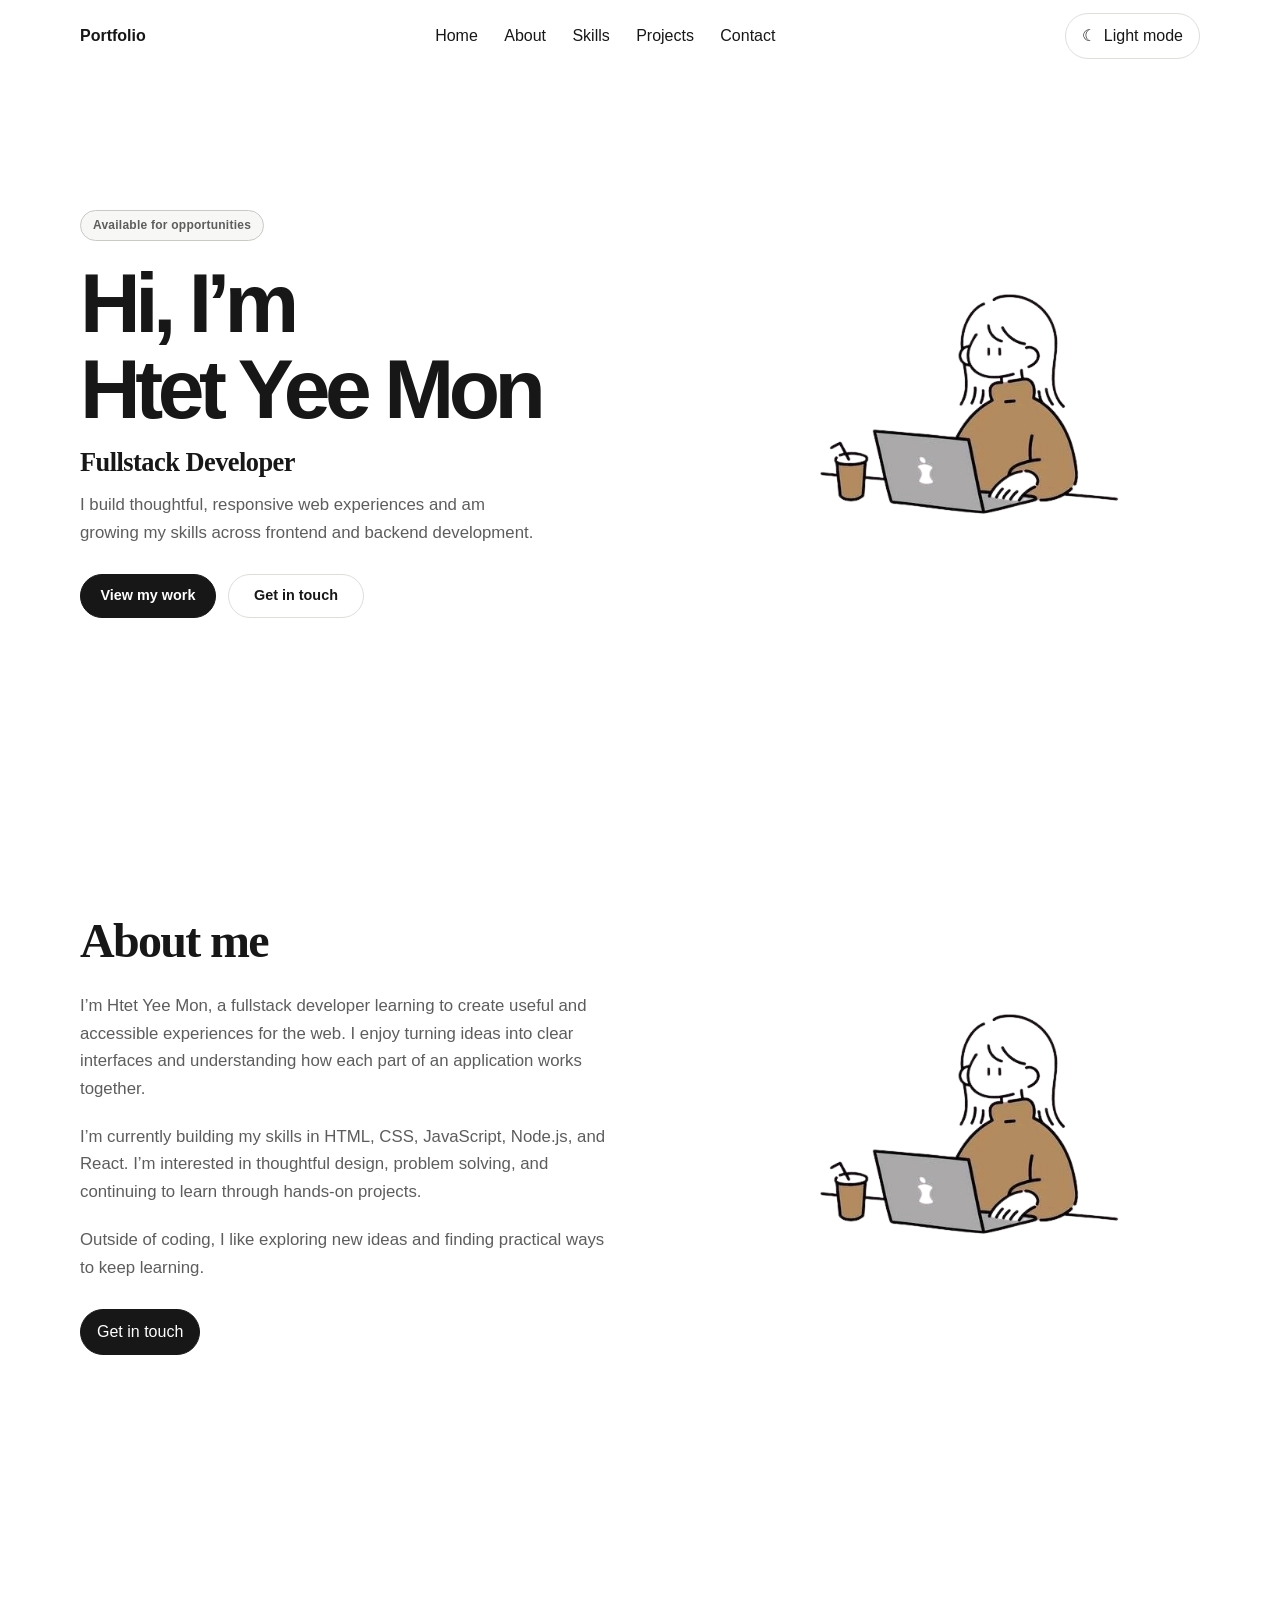
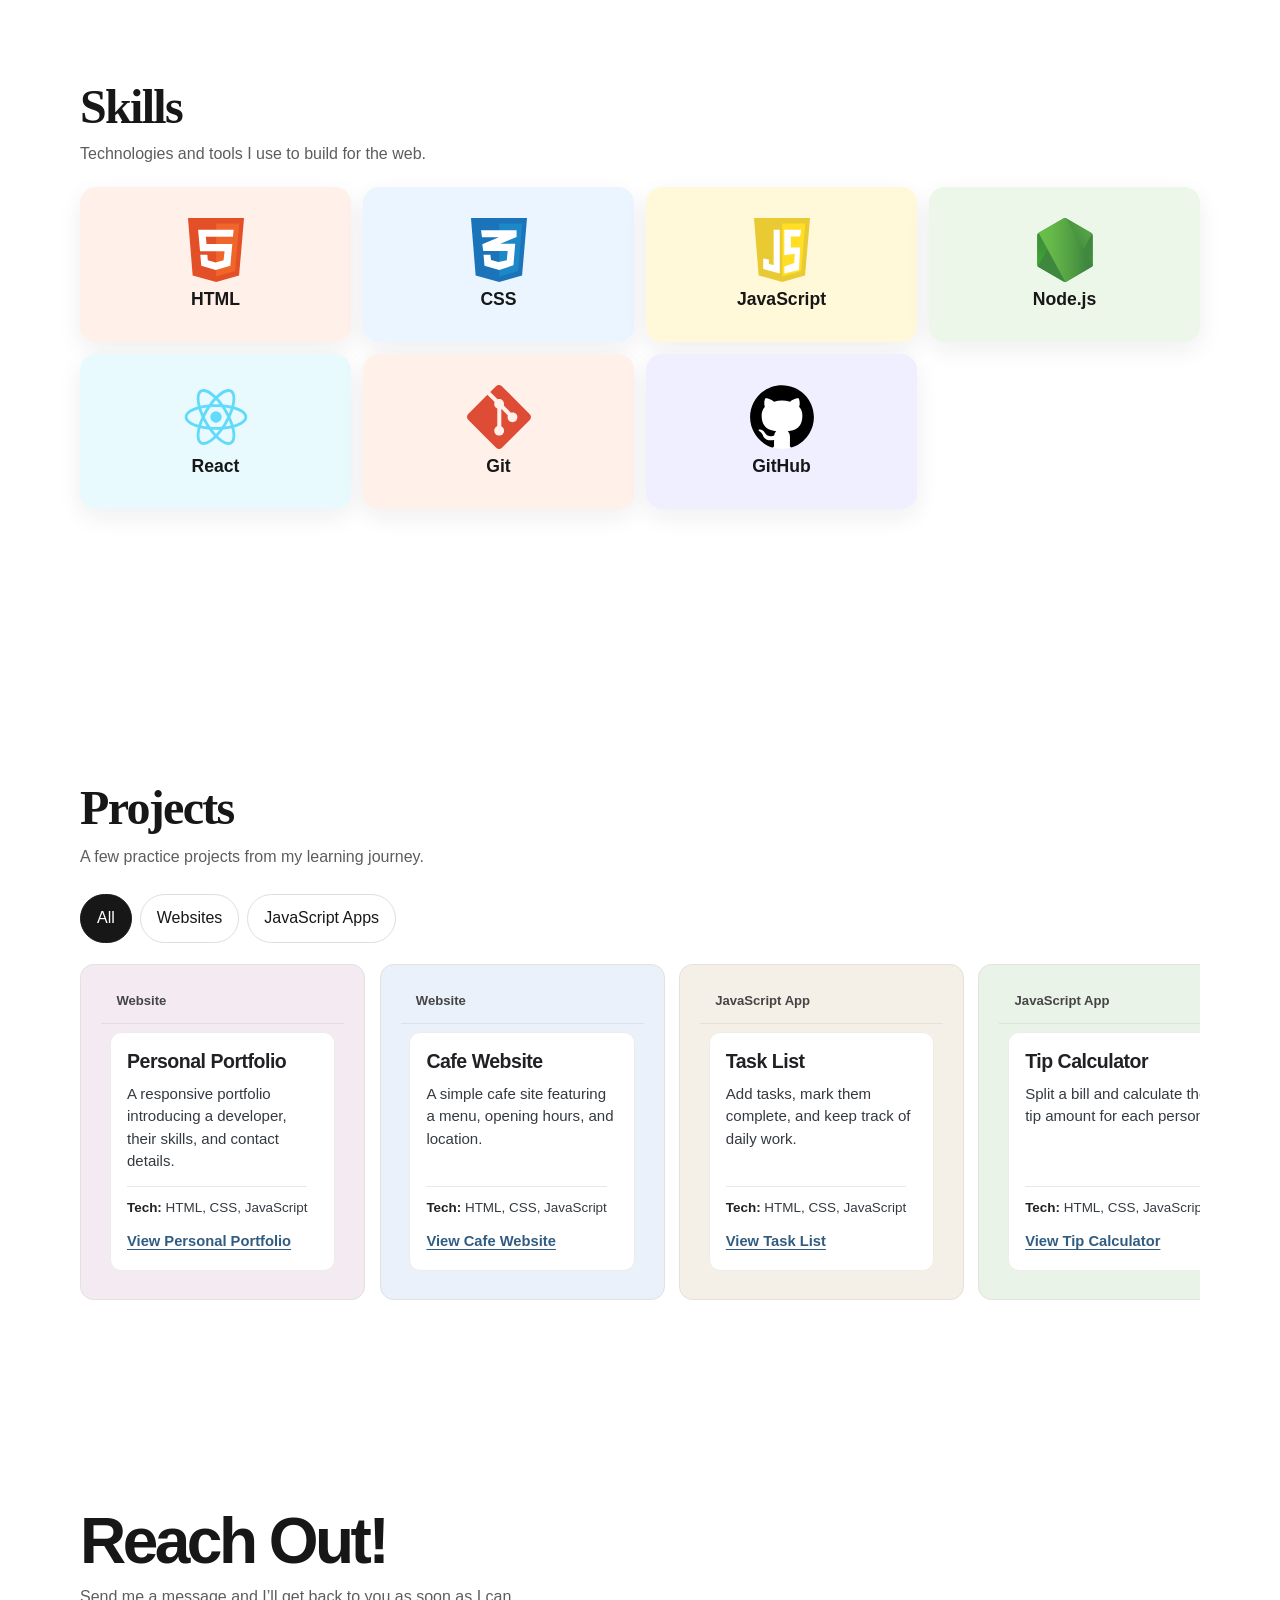
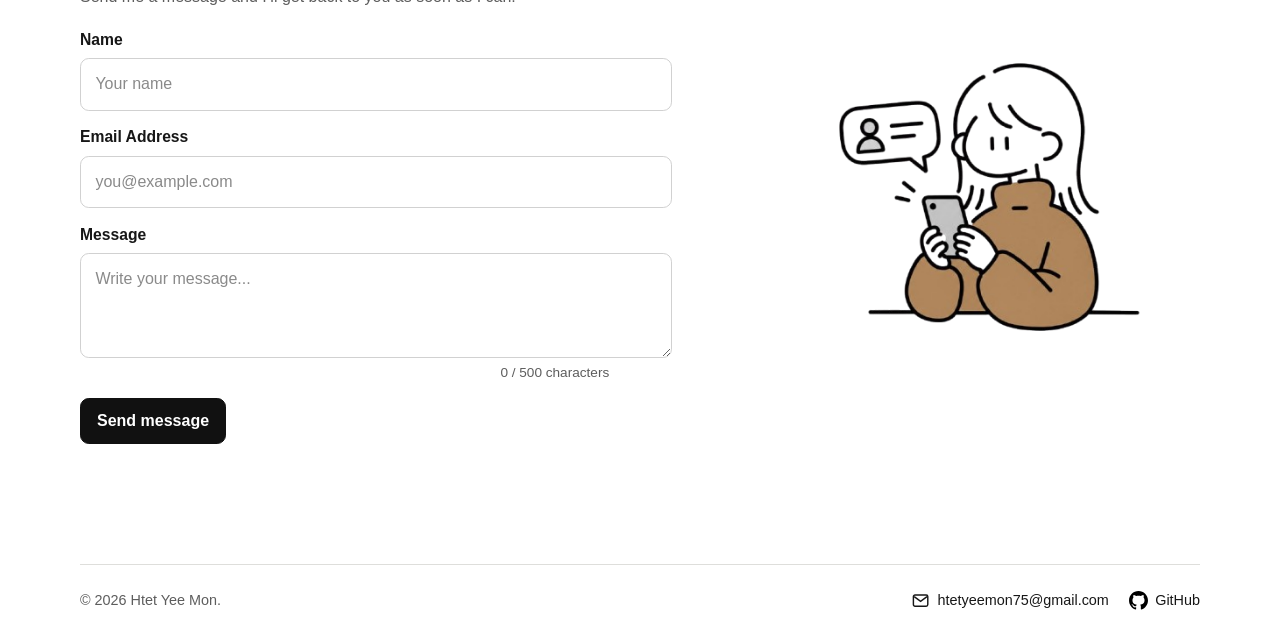
==== commit 2a44d8fb: "render project cards inside js" ====
--- a/html/index.html
+++ b/html/index.html
@@ -85,10 +85,6 @@
         <p id="project-filter-status" class="visually-hidden" aria-live="polite"></p>
         <div class="project-carousel">
           <div id="project-list" class="project-grid" role="region" aria-roledescription="carousel" aria-label="Projects" tabindex="0">
-            <article class="project-card" data-category="websites"><p class="project-category">Website</p><div class="project-card-content"><h3>Personal Portfolio</h3><p>A responsive portfolio introducing a developer, their skills, and contact details.</p><p class="project-technologies"><strong>Tech:</strong> HTML, CSS, JavaScript</p><a href="https://example.com/" target="_blank" rel="noopener noreferrer">Portfolio Website</a></div></article>
-            <article class="project-card" data-category="websites"><p class="project-category">Website</p><div class="project-card-content"><h3>Cafe Website</h3><p>A simple cafe site featuring a menu, opening hours, and location.</p><p class="project-technologies"><strong>Tech:</strong> HTML, CSS, JavaScript</p><a href="https://example.com/" target="_blank" rel="noopener noreferrer">Cafe Website</a></div></article>
-            <article class="project-card" data-category="javascript-apps"><p class="project-category">JavaScript App</p><div class="project-card-content"><h3>Task List</h3><p>Add tasks, mark them complete, and keep track of daily work.</p><p class="project-technologies"><strong>Tech:</strong> HTML, CSS, JavaScript</p><a href="https://example.com/" target="_blank" rel="noopener noreferrer">Task List App</a></div></article>
-            <article class="project-card" data-category="javascript-apps"><p class="project-category">JavaScript App</p><div class="project-card-content"><h3>Tip Calculator</h3><p>Split a bill and calculate the tip amount for each person.</p><p class="project-technologies"><strong>Tech:</strong> HTML, CSS, JavaScript</p><a href="https://example.com/" target="_blank" rel="noopener noreferrer">Calculator App</a></div></article>
           </div>
         </div>
       </section>
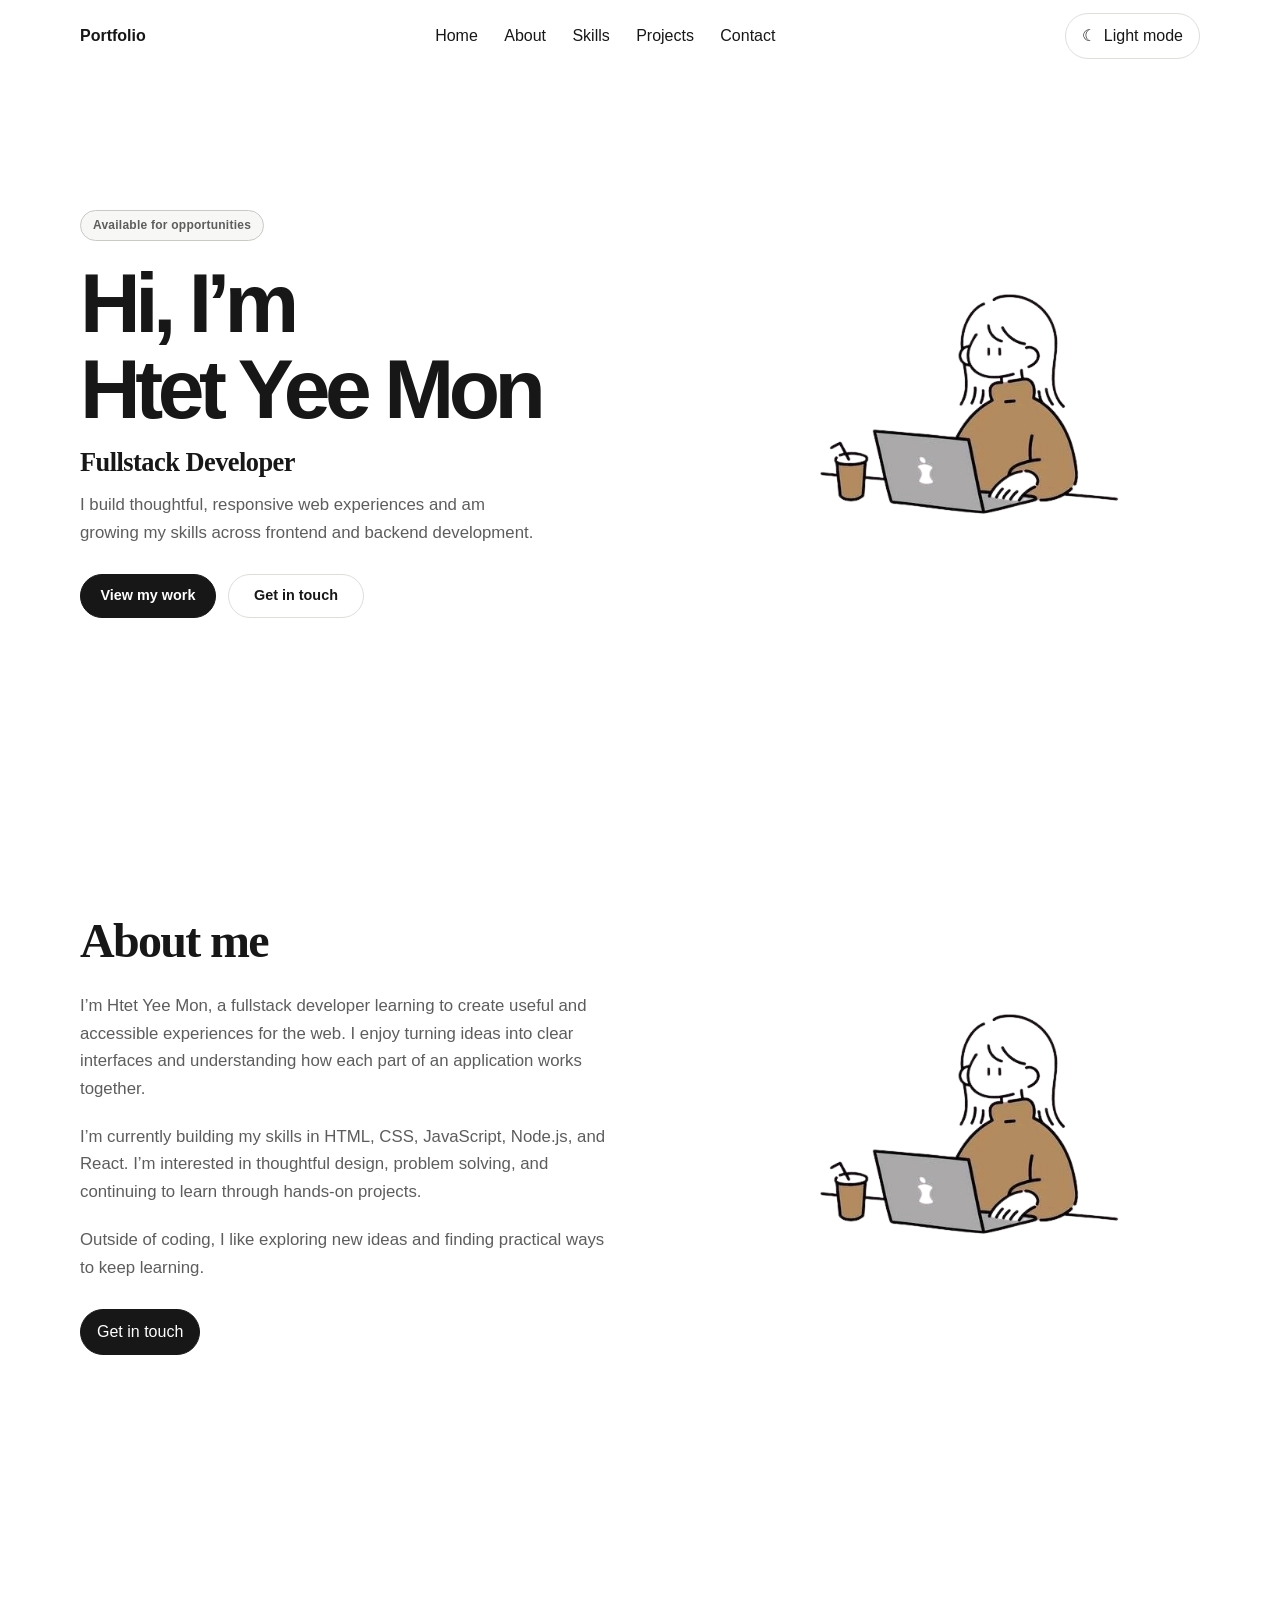
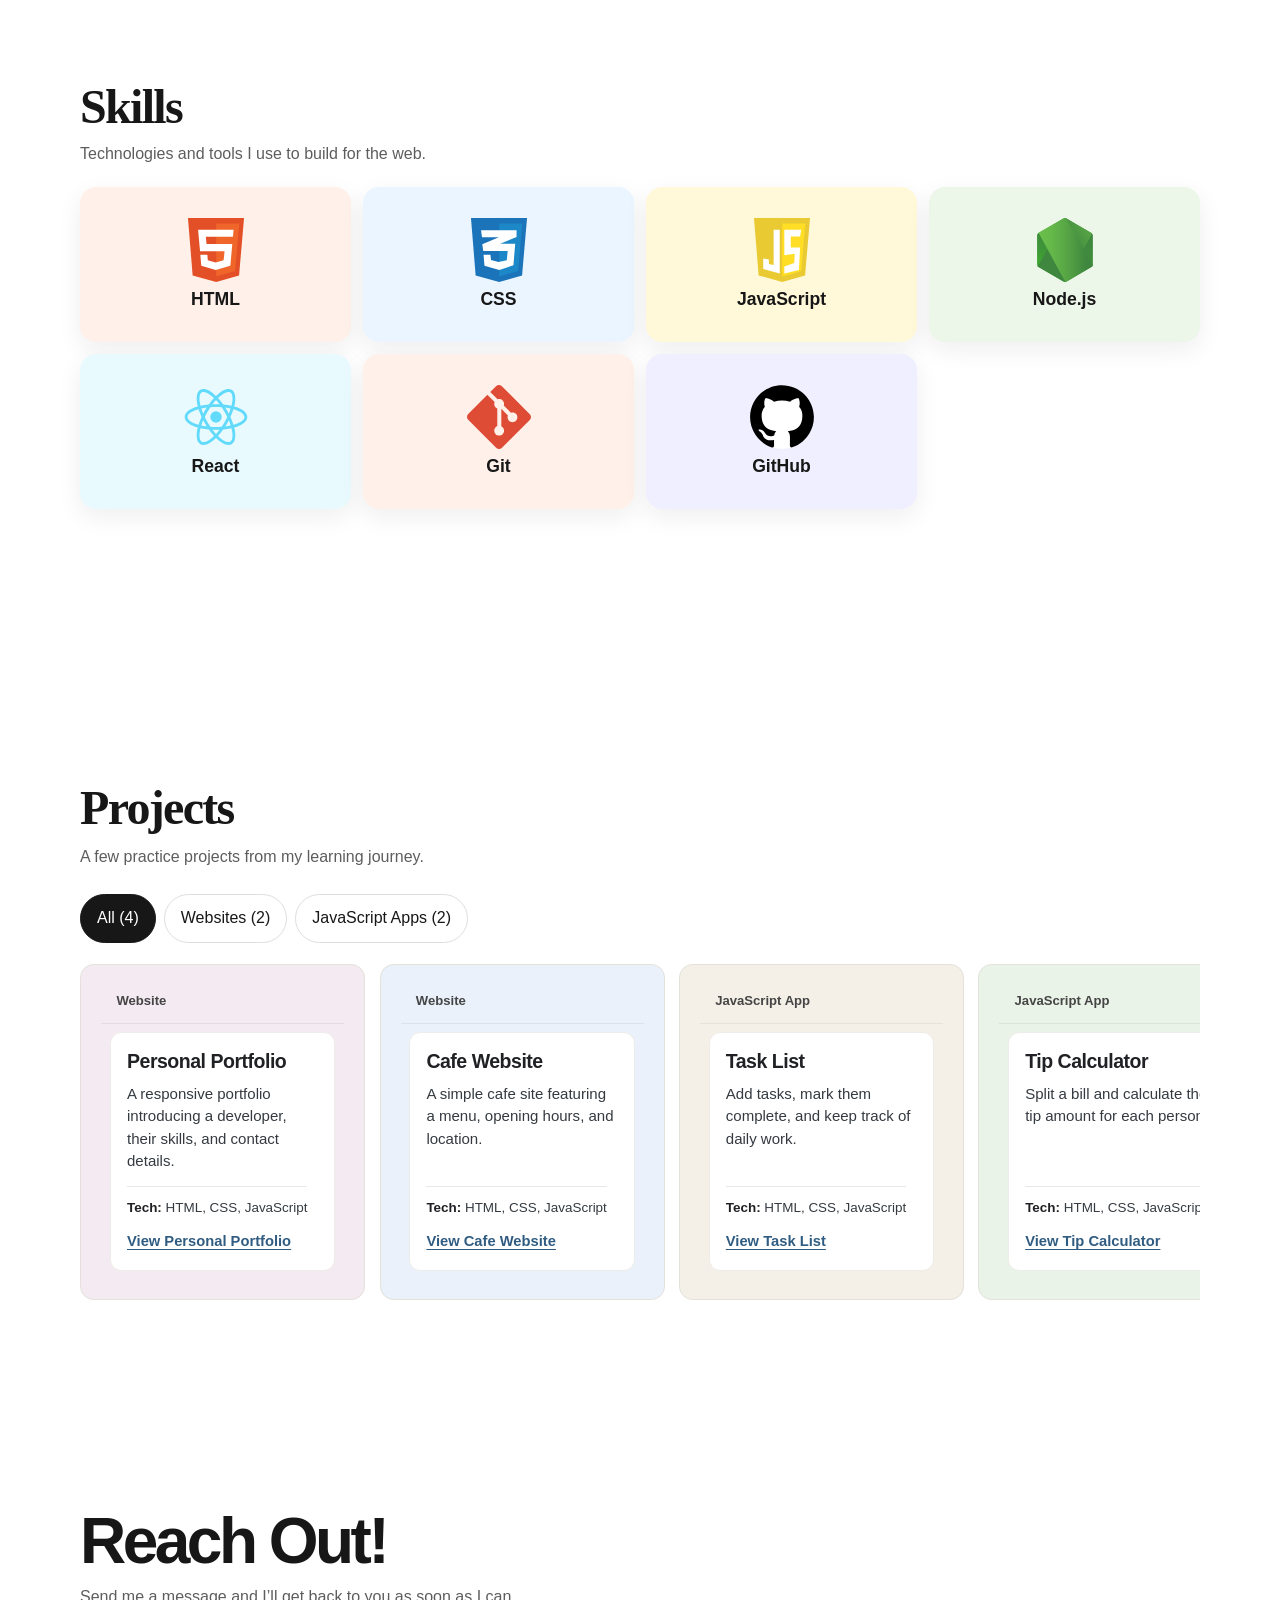
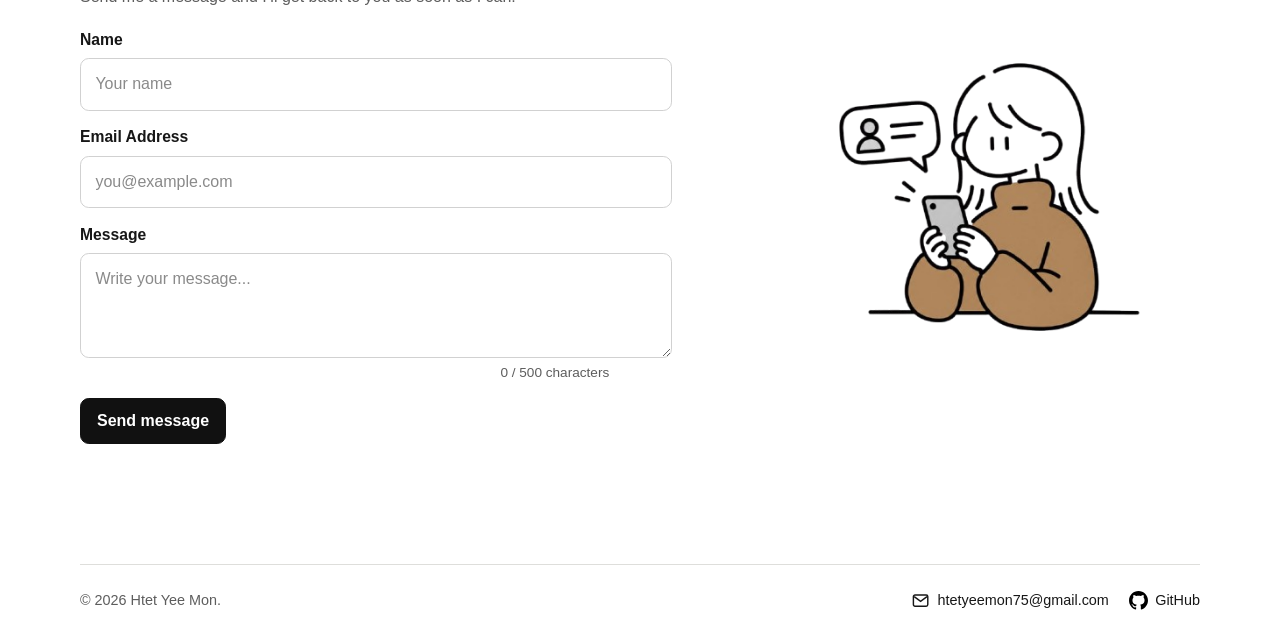
==== commit b53942d4: "project num counts" ====
--- a/html/index.html
+++ b/html/index.html
@@ -78,11 +78,11 @@
           <p>A few practice projects from my learning journey.</p>
         </div>
         <div class="project-filters" role="group" aria-label="Filter projects by category">
-          <button type="button" class="filter-button" data-filter="all" aria-pressed="true">All</button>
-          <button type="button" class="filter-button" data-filter="websites" aria-pressed="false">Websites</button>
-          <button type="button" class="filter-button" data-filter="javascript-apps" aria-pressed="false">JavaScript Apps</button>
+          <button type="button" class="filter-button" data-filter="all" data-label="All" aria-pressed="true">All</button>
+          <button type="button" class="filter-button" data-filter="websites" data-label="Websites" aria-pressed="false">Websites</button>
+          <button type="button" class="filter-button" data-filter="javascript-apps" data-label="JavaScript Apps" aria-pressed="false">JavaScript Apps</button>
         </div>
-        <p id="project-filter-status" class="visually-hidden" aria-live="polite"></p>
+        <p id="project-filter-status" class="visually-hidden" aria-live="polite" aria-atomic="true"></p>
         <div class="project-carousel">
           <div id="project-list" class="project-grid" role="region" aria-roledescription="carousel" aria-label="Projects" tabindex="0">
           </div>
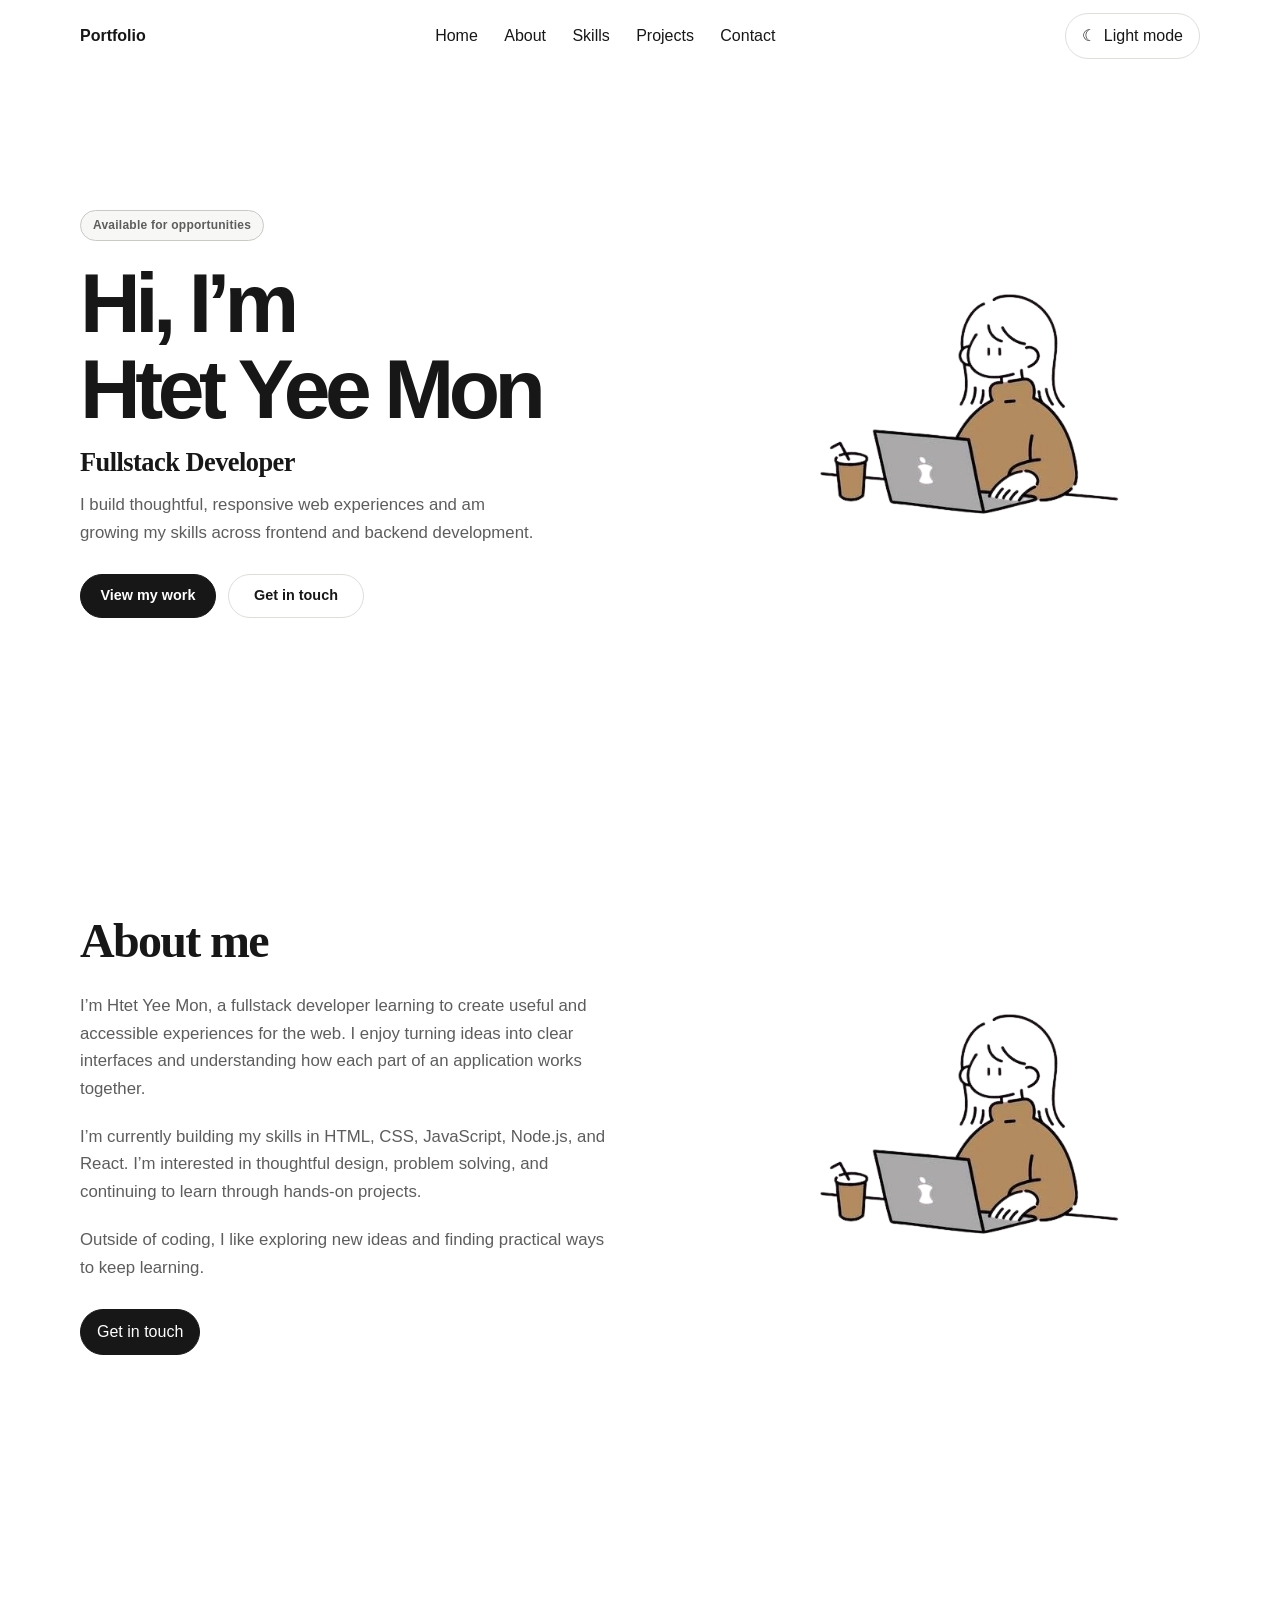
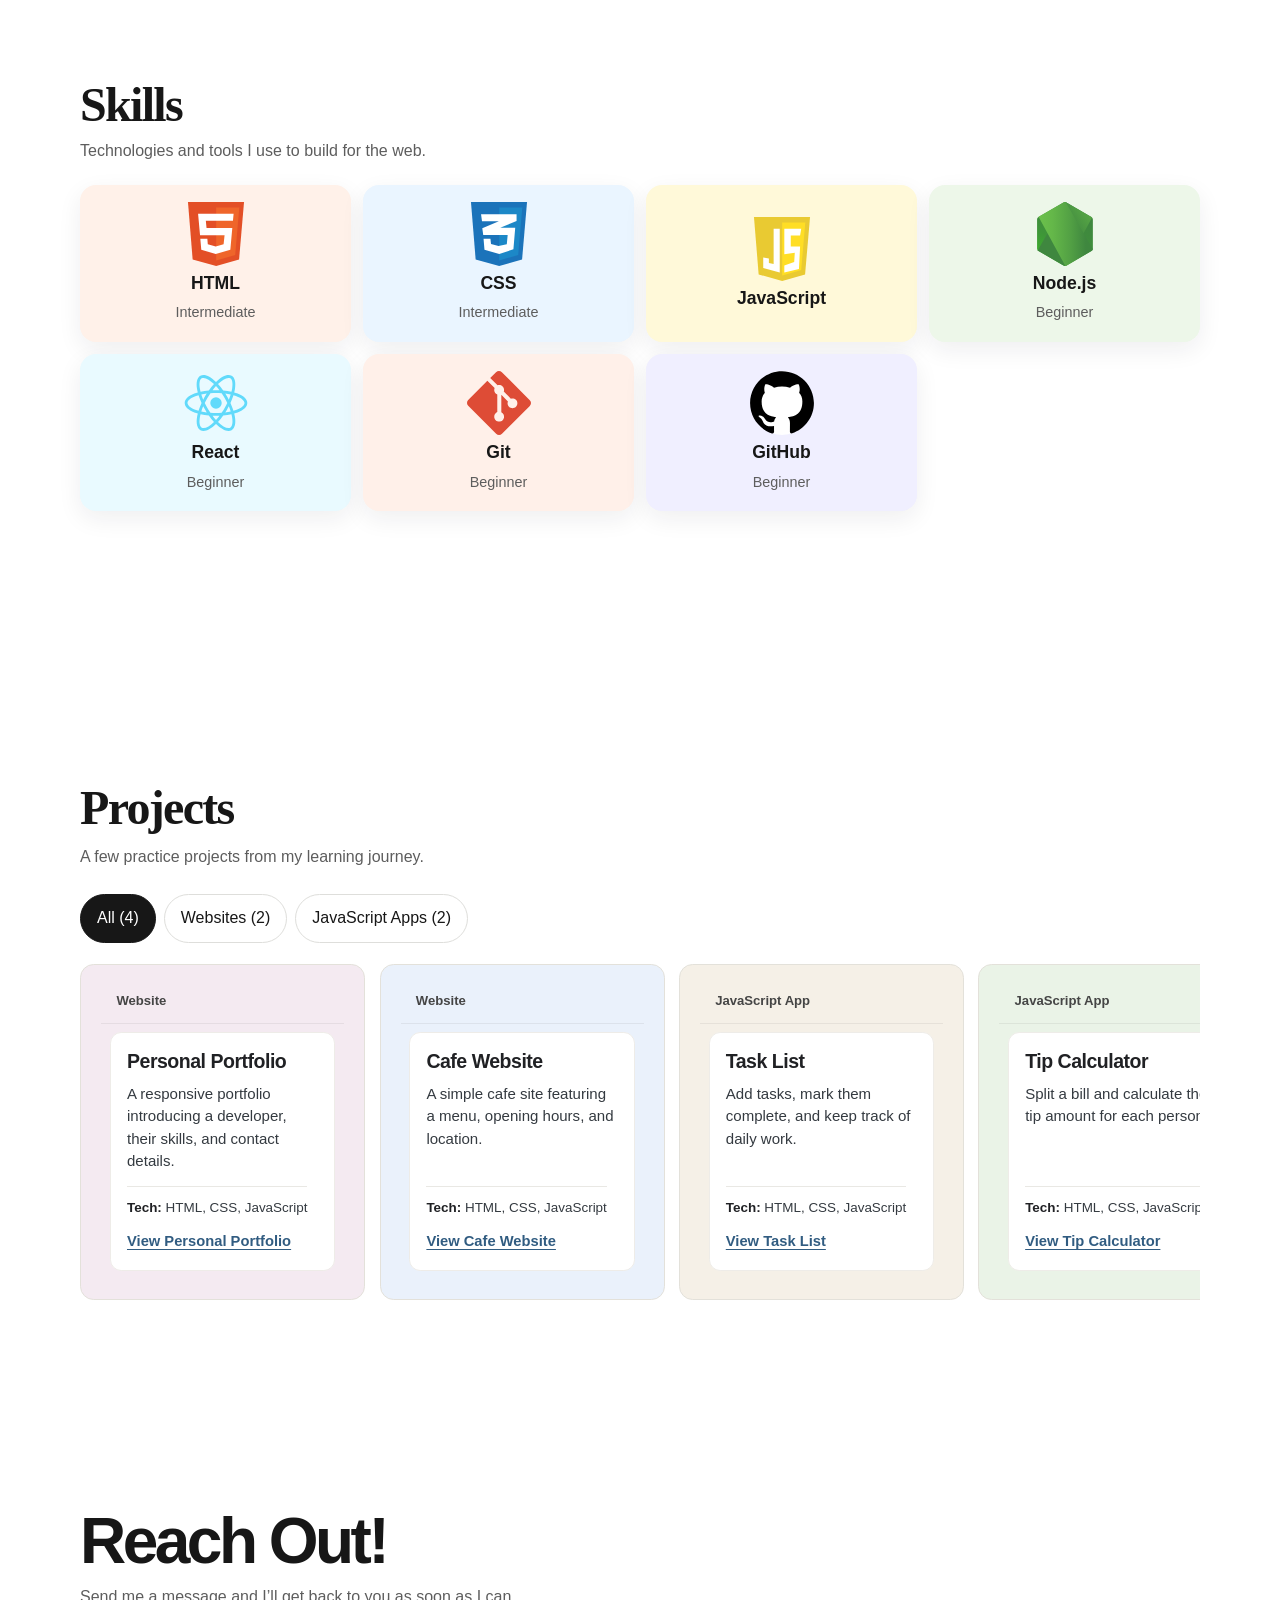
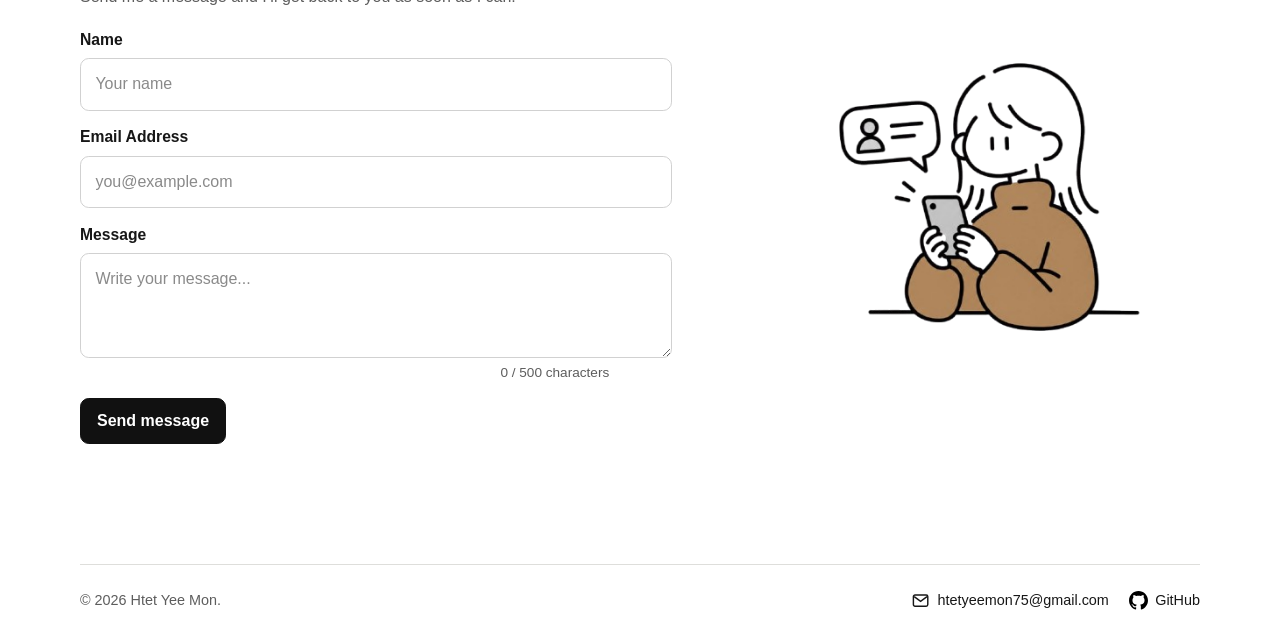
==== commit 1d2dfb4c: "skill lvl added" ====
--- a/html/index.html
+++ b/html/index.html
@@ -62,13 +62,13 @@
           <p>Technologies and tools I use to build for the web.</p>
         </div>
         <ul class="skills-list" aria-label="Technologies and tools">
-          <li class="skill-card"><img src="../assets/images/html.svg" alt="" width="80" height="80"><span class="skill-name">HTML</span></li>
-          <li class="skill-card"><img src="../assets/images/css.svg" alt="" width="80" height="80"><span class="skill-name">CSS</span></li>
+          <li class="skill-card"><img src="../assets/images/html.svg" alt="" width="80" height="80"><span class="skill-name">HTML</span><span class="skill-level">Intermediate</span></li>
+          <li class="skill-card"><img src="../assets/images/css.svg" alt="" width="80" height="80"><span class="skill-name">CSS</span><span class="skill-level">Intermediate</span></li>
           <li class="skill-card"><img src="../assets/images/js.svg" alt="" width="80" height="80"><span class="skill-name">JavaScript</span></li>
-          <li class="skill-card"><img src="../assets/images/nodejs.svg" alt="" width="80" height="80"><span class="skill-name">Node.js</span></li>
-          <li class="skill-card"><img src="../assets/images/react.svg" alt="" width="80" height="80"><span class="skill-name">React</span></li>
-          <li class="skill-card"><img src="../assets/images/git.svg" alt="" width="80" height="80"><span class="skill-name">Git</span></li>
-          <li class="skill-card"><img src="../assets/images/github.svg" alt="" width="80" height="80"><span class="skill-name">GitHub</span></li>
+          <li class="skill-card"><img src="../assets/images/nodejs.svg" alt="" width="80" height="80"><span class="skill-name">Node.js</span><span class="skill-level">Beginner</span></li>
+          <li class="skill-card"><img src="../assets/images/react.svg" alt="" width="80" height="80"><span class="skill-name">React</span><span class="skill-level">Beginner</span></li>
+          <li class="skill-card"><img src="../assets/images/git.svg" alt="" width="80" height="80"><span class="skill-name">Git</span><span class="skill-level">Beginner</span></li>
+          <li class="skill-card"><img src="../assets/images/github.svg" alt="" width="80" height="80"><span class="skill-name">GitHub</span><span class="skill-level">Beginner</span></li>
         </ul>
       </section>
 
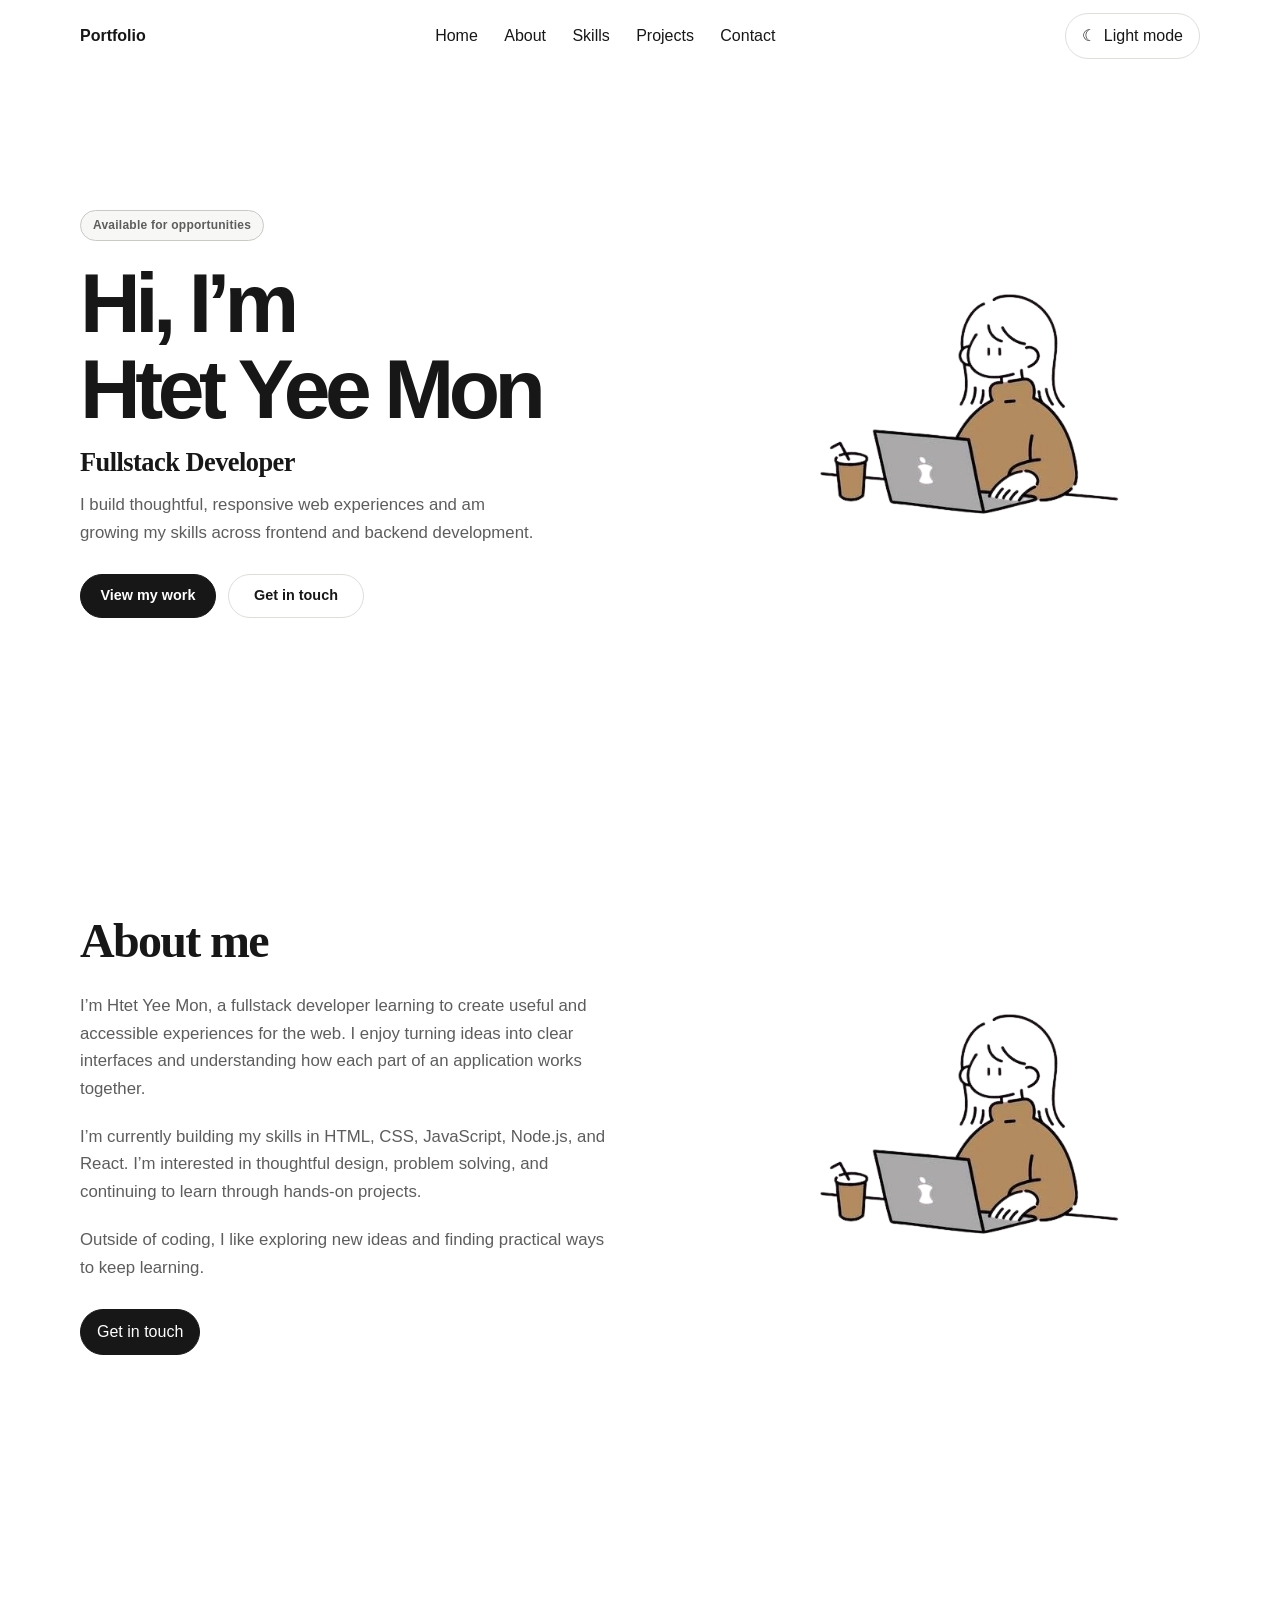
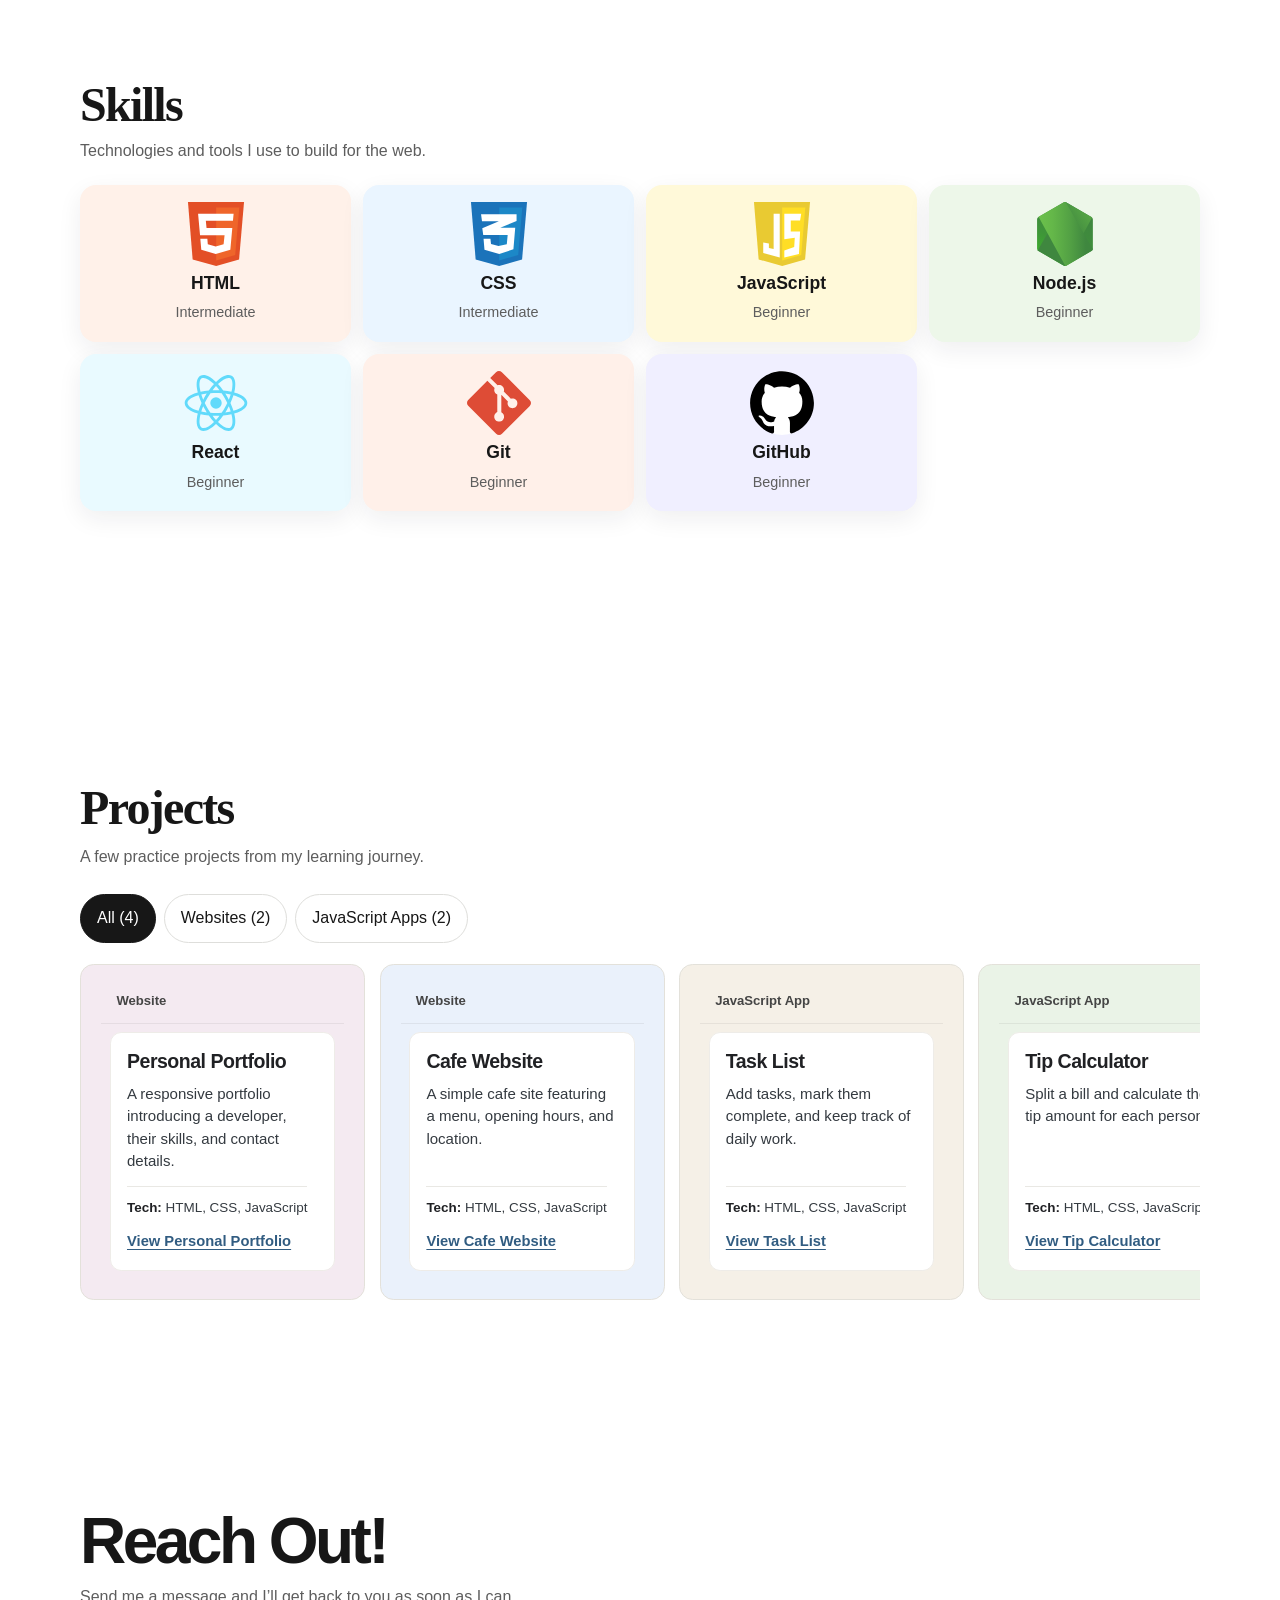
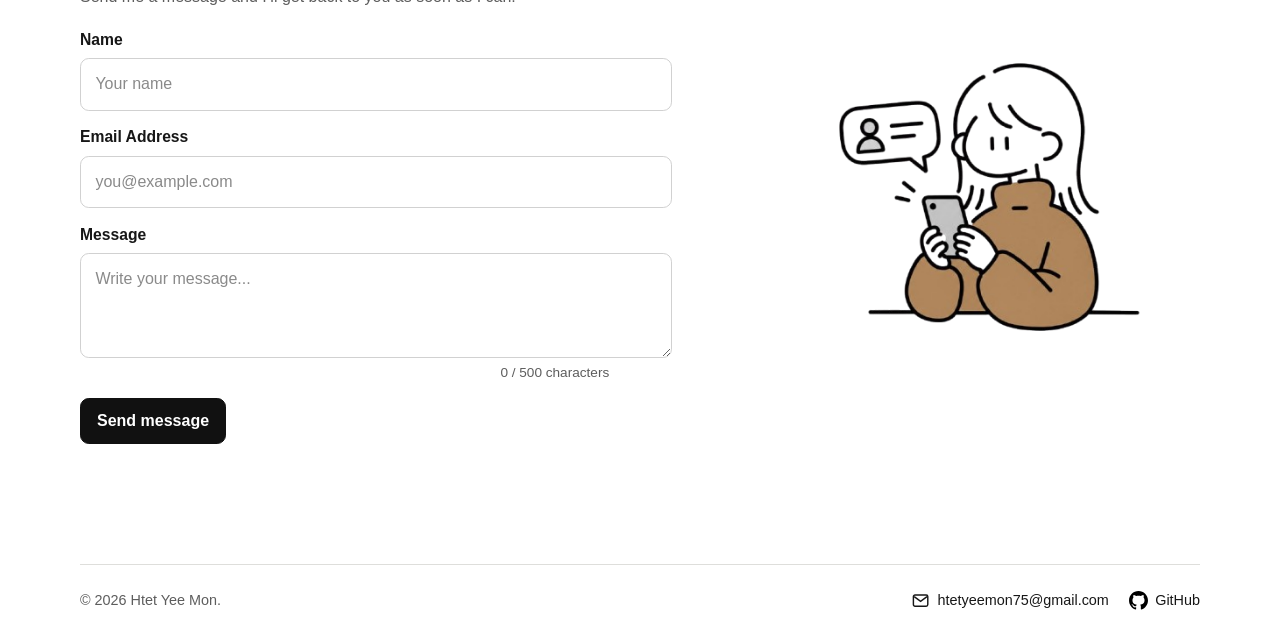
==== commit b1955e6a: "minor change" ====
--- a/html/index.html
+++ b/html/index.html
@@ -64,7 +64,7 @@
         <ul class="skills-list" aria-label="Technologies and tools">
           <li class="skill-card"><img src="../assets/images/html.svg" alt="" width="80" height="80"><span class="skill-name">HTML</span><span class="skill-level">Intermediate</span></li>
           <li class="skill-card"><img src="../assets/images/css.svg" alt="" width="80" height="80"><span class="skill-name">CSS</span><span class="skill-level">Intermediate</span></li>
-          <li class="skill-card"><img src="../assets/images/js.svg" alt="" width="80" height="80"><span class="skill-name">JavaScript</span></li>
+          <li class="skill-card"><img src="../assets/images/js.svg" alt="" width="80" height="80"><span class="skill-name">JavaScript</span><span class="skill-level">Beginner</span></li>
           <li class="skill-card"><img src="../assets/images/nodejs.svg" alt="" width="80" height="80"><span class="skill-name">Node.js</span><span class="skill-level">Beginner</span></li>
           <li class="skill-card"><img src="../assets/images/react.svg" alt="" width="80" height="80"><span class="skill-name">React</span><span class="skill-level">Beginner</span></li>
           <li class="skill-card"><img src="../assets/images/git.svg" alt="" width="80" height="80"><span class="skill-name">Git</span><span class="skill-level">Beginner</span></li>
--- a/css/base.css
+++ b/css/base.css
@@ -31,10 +31,6 @@
   --shadow-soft: 0 2px 16px rgb(0 0 0 / 28%);
 }
 
-html[data-theme='light'] {
-  color-scheme: light;
-}
-
 body,
 .theme-toggle,
 .menu-toggle,
